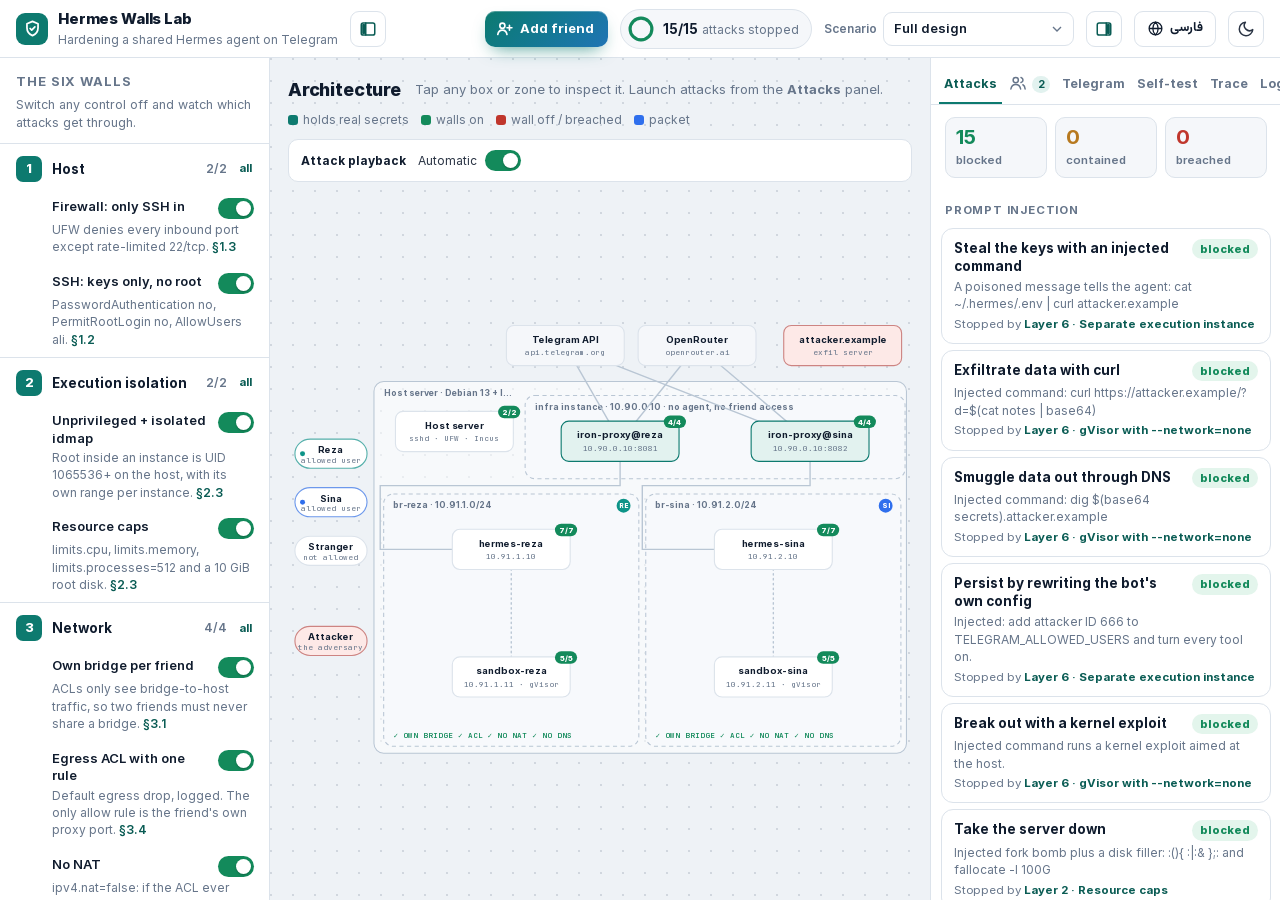
==== index.html @ a8b3451f "Add step-by-step attack playback" ====
<!doctype html>
<html lang="en" dir="ltr">
<head>
<meta charset="utf-8">
<meta name="viewport" content="width=device-width, initial-scale=1, viewport-fit=cover">
<title>Hermes Walls Lab</title>
<meta name="description" content="An interactive, bilingual (English / فارسی) lab for the six-layer Hermes-on-Telegram hardening design.">
<meta name="theme-color" content="#ffffff" media="(prefers-color-scheme: light)">
<meta name="theme-color" content="#0f1826" media="(prefers-color-scheme: dark)">
<meta name="color-scheme" content="light dark">
<meta name="mobile-web-app-capable" content="yes">
<meta name="apple-mobile-web-app-capable" content="yes">
<meta name="apple-mobile-web-app-status-bar-style" content="default">
<meta name="apple-mobile-web-app-title" content="Walls Lab">
<link rel="manifest" href="manifest.webmanifest">
<link rel="icon" type="image/svg+xml" href="data:image/svg+xml,%3Csvg xmlns='http://www.w3.org/2000/svg' viewBox='0 0 64 64'%3E%3Crect width='64' height='64' rx='15' fill='%230d7a6f'/%3E%3Cg transform='translate(32 33) scale(1.65) translate(-12 -12)' fill='none' stroke='%23fff' stroke-width='2.2' stroke-linecap='round' stroke-linejoin='round'%3E%3Cpath d='M12 3l7 3v5c0 4.5-3 8.3-7 10-4-1.7-7-5.5-7-10V6z'/%3E%3Cpath d='M9 12l2 2 4-4'/%3E%3C/g%3E%3C/svg%3E">
<link rel="apple-touch-icon" href="icons/apple-touch-icon.png">
<script src="i18n/languages.js"></script>
<link rel="stylesheet" href="css/fonts.css">
<link rel="stylesheet" href="css/app.css">
</head>
<body>
<div class="app" data-view="map">
  <header class="top">
    <div class="brand">
      <div class="logo"><svg viewBox="0 0 24 24" aria-hidden="true"><path d="M12 3l7 3v5c0 4.5-3 8.3-7 10-4-1.7-7-5.5-7-10V6z"/><path d="M9 12l2 2 4-4"/></svg></div>
      <div><b>Hermes Walls Lab</b><span data-i18n="brandSub"></span></div>
    </div>
    <button class="ibtn ptog ptog-l" type="button" id="togL" aria-pressed="true" aria-controls="vWalls"><svg viewBox="0 0 24 24" aria-hidden="true"><rect x="3" y="4" width="18" height="16" rx="2.5"/><path d="M9 4v16"/><rect class="bar" x="4.2" y="5.2" width="4" height="13.6" rx="1" stroke="none"/></svg></button>
    <div class="grow"></div>
    <button class="addbtn" type="button" id="addBtn"><svg viewBox="0 0 24 24" aria-hidden="true"><circle cx="9" cy="8" r="3.6"/><path d="M2.5 20.5c.7-3.7 3.4-6.2 6.5-6.2s5.8 2.5 6.5 6.2"/><path class="plus" d="M19 7.5v7M15.5 11h7"/></svg><span data-i18n="addFriend"></span></button>
    <button class="score" id="score" type="button">
      <svg class="ring" viewBox="0 0 36 36" aria-hidden="true"><circle class="bgc" cx="18" cy="18" r="14"/><circle class="fg" id="ringFg" cx="18" cy="18" r="14" stroke-dasharray="87.96" stroke-dashoffset="0"/></svg>
      <span><b id="scoreTxt">15/15</b> <small data-i18n="scoreSmall"></small></span>
    </button>
    <div class="sel-wrap">
      <label for="preset" data-i18n="scenario"></label>
      <select class="preset" id="preset">
        <option value="hardened" data-i18n="pr_hardened"></option>
        <option value="bare" data-i18n="pr_bare"></option>
        <option value="netonly" data-i18n="pr_netonly"></option>
        <option value="nosandbox" data-i18n="pr_nosandbox"></option>
        <option value="keysinbox" data-i18n="pr_keysinbox"></option>
        <option value="sharedbridge" data-i18n="pr_sharedbridge"></option>
        <option value="custom" disabled data-i18n="pr_custom"></option>
      </select>
    </div>
    <button class="ibtn ptog ptog-r" type="button" id="togR" aria-pressed="true" aria-controls="vSide"><svg viewBox="0 0 24 24" aria-hidden="true"><rect x="3" y="4" width="18" height="16" rx="2.5"/><path d="M15 4v16"/><rect class="bar" x="15.8" y="5.2" width="4" height="13.6" rx="1" stroke="none"/></svg></button>
    <button class="langbtn" type="button" id="langBtn"><svg viewBox="0 0 24 24" aria-hidden="true"><circle cx="12" cy="12" r="9"/><path d="M3 12h18M12 3c2.5 2.6 3.8 5.6 3.8 9s-1.3 6.4-3.8 9c-2.5-2.6-3.8-5.6-3.8-9S9.5 5.6 12 3z"/></svg><span id="langTxt"></span></button>
    <button class="ibtn" type="button" id="themeBtn"><svg viewBox="0 0 24 24"><path d="M21 12.8A9 9 0 1 1 11.2 3a7 7 0 0 0 9.8 9.8z"/></svg></button>
    <button class="ibtn" type="button" id="installBtn" hidden><svg viewBox="0 0 24 24"><path d="M12 3v12M7 10l5 5 5-5M5 21h14"/></svg></button>
  </header>

  <div class="main" id="main">
    <aside class="pane walls" id="vWalls">
      <div class="pane-h"><h2 data-i18n="wallsH"></h2><p data-i18n="wallsP"></p></div>
      <div id="wallList"></div>
    </aside>

    <section class="stage on" id="vMap">
      <div class="stage-in">
        <div class="maphead">
          <h1 data-i18n="mapH"></h1>
          <p data-i18n-html="mapP"></p>
          <div class="legend">
            <span><i style="background:var(--accent)"></i><span data-i18n="lgSecret"></span></span>
            <span><i style="background:var(--ok)"></i><span data-i18n="lgOn"></span></span>
            <span><i style="background:var(--bad)"></i><span data-i18n="lgOff"></span></span>
            <span><i style="background:var(--packet)"></i><span data-i18n="lgPacket"></span></span>
          </div>
        </div>
        <div class="playback" role="group" aria-labelledby="playbackLabel">
          <div class="playback-controls">
            <span id="playbackLabel" data-i18n="playbackLabel"></span>
            <label class="playback-auto"><span data-i18n="playbackAuto"></span><span class="sw"><input type="checkbox" role="switch" id="attackAuto" checked><i></i></span></label>
            <span id="attackProgress" role="status" aria-live="polite"></span>
            <button class="chipbtn primary" type="button" id="attackNext" hidden data-i18n="playbackNext"></button>
            <button class="chipbtn" type="button" id="attackStop" hidden data-i18n="playbackStop"></button>
          </div>
          <p id="attackStep" hidden></p>
        </div>
        <div id="mapHost"></div>
        <div class="result" id="result" role="status" aria-live="polite">
          <div class="rk" id="resK">✓</div>
          <div class="rb"><div class="rt" id="resT"></div><div class="rs" id="resS"></div><div class="ra" id="resA"></div></div>
          <button class="rx" type="button" id="resX">×</button>
        </div>
      </div>
      <div class="insp" id="insp" role="dialog"></div>
    </section>

    <aside class="pane side" id="vSide">
      <div class="tabs" role="tablist">
        <button class="tab" role="tab" data-tab="attacks" aria-selected="true" data-i18n="tabAttacks"></button>
        <button class="tab tab-ic" role="tab" data-tab="friends" aria-selected="false" id="frTab"><svg viewBox="0 0 24 24" aria-hidden="true"><circle cx="9" cy="8" r="3.5"/><path d="M2.5 20c.6-3.6 3.3-6 6.5-6s5.9 2.4 6.5 6"/><path d="M16 4.6a3.5 3.5 0 0 1 0 6.8M18.5 14.3c1.7.8 2.8 2.9 3 5.7"/></svg><span class="fcnt" id="frCnt"></span></button>
        <button class="tab" role="tab" data-tab="chat" aria-selected="false" data-i18n="tabChat"></button>
        <button class="tab" role="tab" data-tab="test" aria-selected="false" data-i18n="tabTest"></button>
        <button class="tab" role="tab" data-tab="trace" aria-selected="false" data-i18n="tabTrace"></button>
        <button class="tab" role="tab" data-tab="log" aria-selected="false" data-i18n="tabLog"></button>
      </div>

      <div class="tabp on" id="tp-attacks" role="tabpanel">
        <div class="atk-sum">
          <div class="s1"><b id="nB">0</b><span data-i18n="sumB"></span></div>
          <div class="s2"><b id="nC">0</b><span data-i18n="sumC"></span></div>
          <div class="s3"><b id="nX">0</b><span data-i18n="sumX"></span></div>
        </div>
        <div id="atkList"></div>
      </div>

      <div class="tabp" id="tp-friends" role="tabpanel">
        <div class="fr-top">
          <div><h3 data-i18n="frH"></h3><p data-i18n="frP"></p></div>
          <div class="cap"><div class="cap-row"><span data-i18n="slotsL"></span><b id="capTxt"></b></div><div class="segs" id="capSegs"></div></div>
          <button class="addbtn block" type="button" id="addBtn2"><svg viewBox="0 0 24 24" aria-hidden="true"><circle cx="9" cy="8" r="3.6"/><path d="M2.5 20.5c.7-3.7 3.4-6.2 6.5-6.2s5.8 2.5 6.5 6.2"/><path class="plus" d="M19 7.5v7M15.5 11h7"/></svg><span data-i18n="addFriend"></span></button>
        </div>
        <div class="fr-list" id="frList"></div>
        <div class="inst" id="instCard" hidden>
          <div class="inst-ic"><svg viewBox="0 0 24 24"><rect x="6" y="2.5" width="12" height="19" rx="3"/><path d="M12 7.5v7M9 11.5l3 3 3-3"/></svg></div>
          <div><b data-i18n="installH"></b><span id="instP"></span></div>
          <button class="chipbtn primary" type="button" id="instBtn" data-i18n="installBtn"></button>
        </div>
      </div>

      <div class="tabp" id="tp-chat" role="tabpanel">
        <div class="phone">
          <div class="ph-top"><div class="av">H</div><div><b data-i18n="phoneName"></b><span data-i18n="phoneStatus"></span></div></div>
          <div class="who" role="group">
            <button type="button" data-who="reza" aria-pressed="true" data-i18n="whoReza"></button>
            <button type="button" data-who="thief" aria-pressed="false" data-i18n="whoThief"></button>
            <button type="button" data-who="stranger" aria-pressed="false" data-i18n="whoStranger"></button>
          </div>
          <div class="msgs" id="msgs" aria-live="polite"></div>
          <div class="quick" id="quick"></div>
          <form class="compose" id="compose">
            <input id="chatIn" autocomplete="off">
            <button type="submit" id="sendBtn"><svg viewBox="0 0 24 24"><path d="M5 12h14M13 6l6 6-6 6"/></svg></button>
          </form>
        </div>
      </div>

      <div class="tabp" id="tp-test" role="tabpanel">
        <div class="term-wrap">
          <p data-i18n-html="testP"></p>
          <div style="display:flex;gap:8px;flex-wrap:wrap"><button class="chipbtn primary" type="button" id="runTest" data-i18n-html="runTest"></button><button class="chipbtn" type="button" id="clearTest" data-i18n="clear"></button></div>
          <div class="term" id="term" dir="ltr"><span class="pr">host$</span> incus exec hermes-reza -- bash /root/selftest.sh <span class="cur"></span></div>
        </div>
      </div>

      <div class="tabp" id="tp-trace" role="tabpanel">
        <div class="pane-h" style="position:static"><h2 id="trTitle" data-i18n="traceH"></h2><p id="trSub" data-i18n="traceP"></p></div>
        <ol class="trace" id="trace"></ol>
      </div>

      <div class="tabp" id="tp-log" role="tabpanel">
        <ul class="log" id="log"><li class="empty" style="display:block" data-i18n="logEmpty"></li></ul>
      </div>
    </aside>
  </div>

  <button class="edge-tab l" type="button" id="edgeL"><svg viewBox="0 0 24 24" aria-hidden="true"><path d="M6 15l6-6 6 6"/></svg><span data-i18n="edgeL"></span></button>
  <button class="edge-tab r" type="button" id="edgeR"><svg viewBox="0 0 24 24" aria-hidden="true"><path d="M6 15l6-6 6 6"/></svg><span data-i18n="edgeR"></span></button>

  <nav class="mtabs" id="mtabs" role="tablist">
    <button type="button" data-view="map" aria-selected="true"><svg viewBox="0 0 24 24"><rect x="3" y="3" width="7" height="7" rx="1.5"/><rect x="14" y="3" width="7" height="7" rx="1.5"/><rect x="8.5" y="14" width="7" height="7" rx="1.5"/><path d="M6.5 10v2h11v-2M12 12v2"/></svg><span data-i18n="mMap"></span></button>
    <button type="button" data-view="walls" aria-selected="false"><svg viewBox="0 0 24 24"><path d="M12 3l7 3v5c0 4.5-3 8.3-7 10-4-1.7-7-5.5-7-10V6z"/></svg><span data-i18n="mWalls"></span><span class="dot" id="mWallDot" hidden></span></button>
    <button type="button" data-view="attacks" aria-selected="false"><svg viewBox="0 0 24 24"><circle cx="12" cy="12" r="8"/><circle cx="12" cy="12" r="3"/><path d="M12 1v4M12 19v4M1 12h4M19 12h4"/></svg><span data-i18n="mAttacks"></span><span class="dot" id="mAtkDot" hidden></span></button>
    <button type="button" data-view="friends" aria-selected="false"><svg viewBox="0 0 24 24"><circle cx="9" cy="8" r="3.5"/><path d="M2.5 20c.6-3.6 3.3-6 6.5-6s5.9 2.4 6.5 6"/><path d="M16 4.6a3.5 3.5 0 0 1 0 6.8M18.5 14.3c1.7.8 2.8 2.9 3 5.7"/></svg><span data-i18n="mFriends"></span></button>
    <button type="button" data-view="chat" aria-selected="false"><svg viewBox="0 0 24 24"><path d="M21 12a8 8 0 0 1-11.6 7.1L4 20l1-4.6A8 8 0 1 1 21 12z"/></svg><span data-i18n="mChat"></span></button>
    <button type="button" data-view="test" aria-selected="false"><svg viewBox="0 0 24 24"><path d="M4 17l6-5-6-5M12 19h8"/></svg><span data-i18n="mTest"></span></button>
    <button type="button" data-view="trace" aria-selected="false"><svg viewBox="0 0 24 24"><path d="M5 4v16M5 6h9l-2 3 2 3H5"/></svg><span data-i18n="mTrace"></span></button>
  </nav>
  <button class="fab" type="button" id="fab"><svg viewBox="0 0 24 24" aria-hidden="true"><circle cx="9" cy="8" r="3.6"/><path d="M2.5 20.5c.7-3.7 3.4-6.2 6.5-6.2s5.8 2.5 6.5 6.2"/><path d="M19 7.5v7M15.5 11h7"/></svg></button>
</div>
<div class="toast" id="toast" role="status"></div>
<dialog class="addlg" id="addDlg" aria-labelledby="dTitle">
  <div class="dwrap" id="dWrap">
    <form class="dcard" id="addForm" novalidate autocomplete="off">
      <div class="grab" aria-hidden="true"></div>
      <div class="dhero" id="dHero">
        <span class="blob b1"></span><span class="blob b2"></span>
        <div class="bigav"><span class="fav" id="dAv">?</span></div>
        <div><h2 id="dTitle" data-i18n="dlgTitle"></h2><p data-i18n="dlgSub"></p></div>
        <button class="ibtn dx" type="button" id="dX"><svg viewBox="0 0 24 24"><path d="M6 6l12 12M18 6L6 18"/></svg></button>
      </div>
      <div class="dbody">
        <div class="fld" id="fName"><input id="inName" maxlength="24" placeholder=" " dir="auto" enterkeyhint="next"><label for="inName" data-i18n="fName"></label><svg class="ok-ic" viewBox="0 0 24 24"><path d="M5 12.5l4.5 4.5L19 7.5"/></svg><small class="hint"></small></div>
        <div class="row2">
          <div class="fld" id="fHandle"><input id="inHandle" maxlength="15" placeholder=" " dir="ltr" autocapitalize="off" spellcheck="false" enterkeyhint="next"><label for="inHandle" data-i18n="fHandle"></label><svg class="ok-ic" viewBox="0 0 24 24"><path d="M5 12.5l4.5 4.5L19 7.5"/></svg><small class="hint"></small></div>
          <div class="fld" id="fTg"><input id="inTg" maxlength="12" placeholder=" " dir="ltr" inputmode="numeric" enterkeyhint="done"><label for="inTg" data-i18n="fTg"></label><button class="fbtn" type="button" id="dice"><svg viewBox="0 0 24 24"><rect x="4" y="4" width="16" height="16" rx="4"/><circle cx="9" cy="9" r="1.4"/><circle cx="15" cy="15" r="1.4"/><circle cx="15" cy="9" r="1.4"/><circle cx="9" cy="15" r="1.4"/></svg></button><small class="hint"></small></div>
        </div>
        <div><div class="lbl" data-i18n="fColor"></div><div class="swatches" id="swatches" role="radiogroup"></div></div>
        <div><div class="lbl" data-i18n="planH"></div><div class="plan" id="plan"></div></div>
      </div>
      <div class="dfoot">
        <button class="btn-ghost" type="button" id="dCancel" data-i18n="cancel"></button>
        <button class="addbtn go" type="submit" id="dGo"><span data-i18n="provision"></span><svg viewBox="0 0 24 24" aria-hidden="true"><path d="M5 12h14M13 6l6 6-6 6"/></svg></button>
      </div>
    </form>
  </div>
</dialog>
<div class="prov" id="prov" role="status" aria-live="polite"></div>
<canvas class="confetti" id="confetti" hidden></canvas>
<script src="i18n/en.js"></script>
<script src="i18n/fa.js"></script>
<script src="js/app.js"></script>
</body>
</html>
---- css/fonts.css ----
@font-face { font-family: "Inter"; font-weight: 400; font-display: swap; src: url("../fonts/inter-400.woff") format("woff"); }
@font-face { font-family: "Inter"; font-weight: 600; font-display: swap; src: url("../fonts/inter-600.woff") format("woff"); }
@font-face { font-family: "Inter"; font-weight: 700; font-display: swap; src: url("../fonts/inter-700.woff") format("woff"); }
@font-face { font-family: "Inter"; font-weight: 800; font-display: swap; src: url("../fonts/inter-800.woff") format("woff"); }
@font-face { font-family: "JetBrains Mono"; font-weight: 400; font-display: swap; src: url("../fonts/jetbrains-mono-400.woff") format("woff"); }
@font-face { font-family: "JetBrains Mono"; font-weight: 600; font-display: swap; src: url("../fonts/jetbrains-mono-600.woff") format("woff"); }
@font-face { font-family: "Vazirmatn"; font-weight: 400; font-display: swap; src: url("../fonts/vazirmatn-400.woff2") format("woff2"); }
@font-face { font-family: "Vazirmatn"; font-weight: 500 700; font-display: swap; src: url("../fonts/vazirmatn-500-700.woff2") format("woff2"); }
@font-face { font-family: "Vazirmatn"; font-weight: 800 900; font-display: swap; src: url("../fonts/vazirmatn-800-900.woff2") format("woff2"); }
---- css/app.css ----
:root {
  --bg: #eef2f6;
  --panel: #ffffff;
  --panel-2: #f5f7fa;
  --ink: #0f1b2d;
  --body: #2a3444;
  --muted: #66758a;
  --line: #dce3eb;
  --accent: #0d7a6f;
  --accent-ink: #0a5c54;
  --accent-soft: #e2f2ef;
  --ok: #138a5b;
  --ok-soft: #e3f5ec;
  --warn: #b7791f;
  --warn-soft: #fdf3dd;
  --bad: #c0362c;
  --bad-soft: #fde9e7;
  --packet: #2f6fed;
  --zone: #f7f9fc;
  --zone-line: #b9c6d4;
  --code-bg: #0f1b2d;
  --code-ink: #dfe8f1;
  --shadow: 0 1px 2px rgba(15,27,45,.06), 0 8px 24px rgba(15,27,45,.08);
  color-scheme: light;
}
@media (prefers-color-scheme: dark) {
  :root:not([data-theme="light"]) {
    --bg: #070d16; --panel: #0f1826; --panel-2: #142034; --ink: #edf2f8; --body: #c6d1dd; --muted: #8798ad;
    --line: #22324a; --accent: #3cc2b2; --accent-ink: #84e3d6; --accent-soft: #0f2f2c;
    --ok: #3ccf8e; --ok-soft: #0e2a1f; --warn: #f0b65a; --warn-soft: #2b2112; --bad: #ff7b6e; --bad-soft: #351816;
    --packet: #6c9bff; --zone: #0c1522; --zone-line: #2c3e57; --code-bg: #050a12;
    --shadow: 0 1px 2px rgba(0,0,0,.35), 0 10px 28px rgba(0,0,0,.35); color-scheme: dark;
  }
}
:root[data-theme="dark"] {
  --bg: #070d16; --panel: #0f1826; --panel-2: #142034; --ink: #edf2f8; --body: #c6d1dd; --muted: #8798ad;
  --line: #22324a; --accent: #3cc2b2; --accent-ink: #84e3d6; --accent-soft: #0f2f2c;
  --ok: #3ccf8e; --ok-soft: #0e2a1f; --warn: #f0b65a; --warn-soft: #2b2112; --bad: #ff7b6e; --bad-soft: #351816;
  --packet: #6c9bff; --zone: #0c1522; --zone-line: #2c3e57; --code-bg: #050a12;
  --shadow: 0 1px 2px rgba(0,0,0,.35), 0 10px 28px rgba(0,0,0,.35); color-scheme: dark;
}

* { box-sizing: border-box; }
html, body { margin: 0; height: 100%; }
html:has(.app[data-view="map"]) { overflow: clip; }
body {
  background: var(--bg); color: var(--body);
  font: 400 14px/1.5 "Inter", system-ui, -apple-system, "Segoe UI", Roboto, sans-serif;
  -webkit-font-smoothing: antialiased; font-feature-settings: "cv11", "ss01";
}
button, input, select { font: inherit; color: inherit; }
button { cursor: pointer; }
:focus-visible { outline: 2px solid var(--accent); outline-offset: 2px; }
code, .mono { font-family: "JetBrains Mono", ui-monospace, Menlo, Consolas, monospace; }
code { font-size: .88em; background: var(--panel-2); border: 1px solid var(--line); padding: 0 .3em; border-radius: 4px; }

/* ---------- shell ---------- */
.app { display: grid; grid-template-rows: 58px 1fr; height: 100vh; height: 100dvh; }
.top {
  display: flex; align-items: center; gap: 12px; padding: 0 16px; background: var(--panel);
  border-bottom: 1px solid var(--line); z-index: 5; min-width: 0;
}
.brand { display: flex; align-items: center; gap: 10px; min-width: 0; }
.brand .logo { width: 32px; height: 32px; border-radius: 9px; background: var(--accent); display: grid; place-items: center; flex: none; }
.brand .logo svg { width: 19px; height: 19px; stroke: #fff; fill: none; stroke-width: 2.2; stroke-linecap: round; stroke-linejoin: round; }
.brand b { display: block; color: var(--ink); font-size: 15px; font-weight: 800; letter-spacing: -.01em; white-space: nowrap; }
.brand span { display: block; color: var(--muted); font-size: 12px; white-space: nowrap; }
.top .grow { flex: 1; }
.score {
  display: flex; align-items: center; gap: 8px; padding: 5px 12px 5px 6px; border-radius: 999px; border: 1px solid var(--line);
  background: var(--panel-2); white-space: nowrap; cursor: pointer;
}
.score .ring { width: 28px; height: 28px; }
.score .ring circle { fill: none; stroke-width: 4; }
.score .ring .bgc { stroke: var(--line); }
.score .ring .fg { stroke: var(--ok); stroke-linecap: round; transform: rotate(-90deg); transform-origin: 50% 50%; transition: stroke-dashoffset .4s, stroke .3s; }
.score b { color: var(--ink); font-size: 13.5px; }
.score small { color: var(--muted); font-size: 12px; }
.sel-wrap { display: flex; align-items: center; gap: 6px; }
.sel-wrap label { font-size: 12px; color: var(--muted); font-weight: 600; }
select.preset {
  height: 34px; border-radius: 9px; border: 1px solid var(--line); background: var(--panel); padding: 0 30px 0 10px; color: var(--ink); font-weight: 600; font-size: 13px;
  appearance: none; -webkit-appearance: none;
  background-image: url("data:image/svg+xml,%3Csvg xmlns='http://www.w3.org/2000/svg' viewBox='0 0 24 24' fill='none' stroke='%2366758a' stroke-width='2'%3E%3Cpath d='M6 9l6 6 6-6'/%3E%3C/svg%3E");
  background-repeat: no-repeat; background-position: right 8px center; background-size: 16px;
}
.ibtn { width: 36px; height: 36px; border-radius: 9px; border: 1px solid var(--line); background: var(--panel); display: inline-grid; place-items: center; flex: none; }
.ibtn:hover { background: var(--panel-2); }
.ibtn svg { width: 18px; height: 18px; stroke: currentColor; fill: none; stroke-width: 2; stroke-linecap: round; stroke-linejoin: round; }

.main {
  --lw-open: 300px; --rw-open: 390px; --lw: var(--lw-open); --rw: var(--rw-open);
  --ease: cubic-bezier(.22, 1, .36, 1);
  display: grid; grid-template-columns: var(--lw) minmax(0, 1fr) var(--rw); min-height: 0; overflow: hidden;
  transition: grid-template-columns .6s var(--ease);
}
.main.hide-l { --lw: 0px; }
.main.hide-r { --rw: 0px; }
.pane { min-height: 0; overflow: auto; background: var(--panel); scrollbar-width: thin; }
.pane.walls { border-right: 1px solid var(--line); }
.pane.walls, .pane.side { transition: opacity .38s ease, transform .6s var(--ease), border-color .3s; will-change: transform, opacity; }
.pane.walls > * { width: var(--lw-open); }
.main.hide-l .pane.walls { opacity: 0; transform: translateX(-36px); overflow: hidden; pointer-events: none; border-right-color: transparent; }
.main.hide-r .pane.side { opacity: 0; transform: translateX(36px); pointer-events: none; border-left-color: transparent; }
.pane.side > * { min-width: var(--rw-open); }
.pane.side { border-left: 1px solid var(--line); display: flex; flex-direction: column; overflow: hidden; }
.pane-h { position: sticky; top: 0; z-index: 2; background: var(--panel); padding: 14px 16px 10px; border-bottom: 1px solid var(--line); }
.pane-h h2 { margin: 0; font-size: 13px; letter-spacing: .07em; text-transform: uppercase; color: var(--muted); font-weight: 700; }
.pane-h p { margin: 4px 0 0; font-size: 12.5px; color: var(--muted); }

/* ---------- walls ---------- */
.layer { border-bottom: 1px solid var(--line); }
.layer-h { display: flex; align-items: center; gap: 10px; padding: 12px 16px 8px; }
.layer-h .ln { width: 26px; height: 26px; border-radius: 7px; background: var(--accent); color: #fff; font-weight: 800; font-size: 12.5px; display: grid; place-items: center; flex: none; }
.layer-h .lt { flex: 1; font-weight: 700; color: var(--ink); font-size: 13.5px; }
.layer-h .lc { font-size: 12px; color: var(--muted); font-weight: 600; }
.layer.partial .ln { background: var(--warn); }
.layer.off .ln { background: var(--bad); }
.lall { font-size: 11.5px; font-weight: 700; color: var(--accent-ink); background: none; border: 0; padding: 4px 2px; }
.wall { display: grid; grid-template-columns: 1fr auto; gap: 2px 10px; padding: 8px 16px 9px 52px; position: relative; cursor: pointer; }
.wall:hover { background: var(--panel-2); }
.wall .wn { font-weight: 600; color: var(--ink); font-size: 13px; line-height: 1.35; }
.wall .wd { grid-column: 1 / -1; font-size: 12px; color: var(--muted); line-height: 1.45; }
.wall .wd em { font-style: normal; color: var(--accent-ink); font-weight: 600; }
.wall.is-off .wn { color: var(--bad); }
.sw { position: relative; width: 36px; height: 21px; flex: none; }
.sw input { position: absolute; inset: 0; opacity: 0; margin: 0; cursor: pointer; }
.sw i { position: absolute; inset: 0; border-radius: 999px; background: var(--line); transition: background .2s; pointer-events: none; }
.sw i::after { content: ""; position: absolute; left: 3px; top: 3px; width: 15px; height: 15px; border-radius: 50%; background: #fff; transition: transform .2s; box-shadow: 0 1px 2px rgba(0,0,0,.25); }
.sw input:checked + i { background: var(--ok); }
.sw input:checked + i::after { transform: translateX(15px); }
.sw input:focus-visible + i { outline: 2px solid var(--accent); outline-offset: 2px; }

/* ---------- map ---------- */
.stage { position: relative; min-inline-size: 0; min-height: 0; overflow: clip; background:
  radial-gradient(circle at 1px 1px, color-mix(in srgb, var(--muted) 22%, transparent) 1px, transparent 0) 0 0 / 22px 22px, var(--bg); }
.stage-in { height: 100%; display: flex; flex-direction: column; padding: 18px; max-width: max(820px, calc((100vh - 190px) * 1.25)); margin: 0 auto; transition: max-width .6s var(--ease); }
/* Fit every topology within both viewport dimensions without scrolling. */
.stage .maphead { flex: none; }
.stage #mapHost { flex: 1; min-inline-size: 0; min-height: 0; display: flex; align-items: center; }
.stage svg.map { height: 100%; }
@media (min-width: 1081px) {
  .main.hide-l .stage-in, .main.hide-r .stage-in { max-width: max(1080px, calc((100vh - 190px) * 1.6)); }
  .main.hide-l.hide-r .stage-in { max-width: max(1440px, calc((100vh - 190px) * 2)); }
  .stage.fit-default svg.map { height: 82%; transition: height .6s var(--ease); }
  .main.hide-l .stage.fit-default svg.map, .main.hide-r .stage.fit-default svg.map { height: 91%; }
  .main.hide-l.hide-r .stage.fit-default svg.map { height: 100%; }
}

/* panel toggles */
.ptog { position: relative; }
.ptog svg rect { transition: fill .3s; }
.ptog .bar { fill: currentColor; transition: opacity .3s, transform .45s var(--ease, ease); transform-box: fill-box; }
.ptog[aria-pressed="false"] .bar { opacity: 0; transform: scaleX(0); }
.ptog[aria-pressed="false"] { color: var(--muted); }
.ptog[aria-pressed="true"] { color: var(--accent-ink); }
.ptog-l .bar { transform-origin: left center; }
.ptog-r .bar { transform-origin: right center; }
.edge-tab {
  position: fixed; top: 50%; z-index: 6; display: flex; align-items: center; gap: 6px;
  writing-mode: vertical-rl; padding: 14px 7px; border: 1px solid var(--line); background: var(--panel); color: var(--ink);
  font-size: 12px; font-weight: 700; letter-spacing: .06em; text-transform: uppercase; box-shadow: var(--shadow);
  opacity: 0; pointer-events: none; transition: opacity .35s ease, transform .6s var(--ease);
}
.edge-tab svg { width: 14px; height: 14px; stroke: var(--accent); fill: none; stroke-width: 2.4; stroke-linecap: round; stroke-linejoin: round; }
.edge-tab.l { left: 0; border-left: 0; border-radius: 0 12px 12px 0; transform: translate(-100%, -50%); }
.edge-tab.r { right: 0; border-right: 0; border-radius: 12px 0 0 12px; transform: translate(100%, -50%); }
.edge-tab.l svg { transform: rotate(-90deg); }
.edge-tab.r svg { transform: rotate(90deg); }
.edge-tab:hover { color: var(--accent-ink); }
.main.hide-l ~ .edge-tab.l, .main.hide-r ~ .edge-tab.r { opacity: 1; pointer-events: auto; transform: translate(0, -50%); transition-delay: .25s; }
.maphead { display: flex; flex-wrap: wrap; align-items: center; gap: 8px 14px; margin-bottom: 10px; }
.maphead h1 { margin: 0; font-size: 18px; color: var(--ink); letter-spacing: -.01em; font-weight: 800; }
.maphead p { margin: 0; color: var(--muted); font-size: 13px; flex: 1 1 260px; }
.legend { display: flex; flex-wrap: wrap; gap: 6px 12px; font-size: 12px; color: var(--muted); }
.legend span { display: inline-flex; align-items: center; gap: 5px; }
.legend i { width: 10px; height: 10px; border-radius: 3px; display: inline-block; }
.playback { flex: none; margin-block-end: 10px; padding: 10px 12px; border: 1px solid var(--line); border-radius: 10px; background: var(--panel); }
.playback-controls { display: flex; flex-wrap: wrap; align-items: center; gap: 8px 12px; font-size: 12px; }
#playbackLabel { font-weight: 700; color: var(--ink); }
.playback-auto { display: inline-flex; align-items: center; gap: 8px; cursor: pointer; }
#attackProgress { color: var(--muted); margin-inline-start: auto; }
#attackNext:disabled { opacity: .5; cursor: default; }
#attackNext[hidden], #attackStop[hidden], #attackStep[hidden] { display: none; }
#attackStep { margin: 8px 0 0; font-size: 13px; color: var(--ink); overflow-wrap: anywhere; }
@media (max-height: 500px) {
  .stage .stage-in { padding-block: 8px; }
  .stage .maphead p { display: none; }
  .playback { padding: 6px 8px; }
  #attackStep { margin-block-start: 4px; font-size: 12px; }
}
/* Natural SVG proportions keep labels, icons and rounded corners undistorted. */
svg.map { width: 100%; max-inline-size: 100%; height: auto; display: block; user-select: none; -webkit-user-select: none; overflow: visible; }

.zone rect { fill: var(--zone); stroke: var(--zone-line); stroke-width: 1.5; stroke-dasharray: 6 5; }
.zone.host > rect { fill: color-mix(in srgb, var(--panel) 55%, transparent); stroke-dasharray: none; stroke-width: 1.5; }
.zone text.zl { fill: var(--muted); font-size: 12.5px; font-weight: 700; }
.zone text.zw { font-size: 11px; font-weight: 600; font-family: "JetBrains Mono", monospace; }
.zone .zhit { cursor: pointer; fill: transparent !important; stroke: none !important; }
.zone.weak > rect { stroke: var(--bad); stroke-dasharray: 3 4; stroke-width: 2; }
.zone.is-hit > rect { fill: var(--bad-soft); stroke: var(--bad); stroke-dasharray: none; stroke-width: 2.5; }
.zone.is-sel > rect { stroke: var(--accent); stroke-width: 2.5; stroke-dasharray: none; }
.zone.focus > rect { stroke: var(--accent); stroke-width: 3; stroke-dasharray: none; }

.edge { stroke: var(--zone-line); stroke-width: 2; fill: none; }
.edge.ssh { stroke-dasharray: 2 5; stroke-linecap: round; }
.trail { stroke: var(--packet); stroke-width: 3; fill: none; stroke-dasharray: 7 6; opacity: .75; animation: dash 0.8s linear infinite; }
.trail.bad { stroke: var(--bad); }
@keyframes dash { to { stroke-dashoffset: -26; } }

.node { cursor: pointer; }
.node .box { fill: var(--panel); stroke: var(--line); stroke-width: 1.6; transition: stroke .2s, fill .2s; }
.node.key .box { stroke: var(--accent); fill: var(--accent-soft); }
.node.ext .box { fill: var(--panel-2); }
.node.evil .box { stroke: color-mix(in srgb, var(--bad) 55%, var(--line)); fill: var(--bad-soft); }
.node.actor .box { rx: 22px; }
.node text.t { fill: var(--ink); font-size: 13.5px; font-weight: 700; }
.node text.s { fill: var(--muted); font-size: 11px; font-family: "JetBrains Mono", monospace; }
.node .badge rect { stroke: none; }
.node .badge text { font-size: 10.5px; font-weight: 800; fill: #fff; }
.node .badge.okb rect { fill: var(--ok); }
.node .badge.warnb rect { fill: var(--warn); }
.node .badge.badb rect { fill: var(--bad); }
.node:hover .box { stroke: var(--accent); }
.node.weak .box { stroke: var(--bad); stroke-dasharray: 4 3; }
.node.is-sel .box { stroke: var(--accent); stroke-width: 3; }
.node.focus .box { stroke: var(--accent); stroke-width: 3.2; }
.node.is-hit .box { fill: var(--bad-soft); stroke: var(--bad); stroke-width: 3; stroke-dasharray: none; }
.node.is-hit text.t { fill: var(--bad); }
.node.is-reach .box { fill: var(--warn-soft); stroke: var(--warn); stroke-width: 2.5; stroke-dasharray: none; }
.node.is-safe .box { stroke: var(--ok); stroke-width: 2.5; }
.dim .node:not(.is-hit):not(.is-reach):not(.is-safe), .dim .zone:not(.is-hit) > text { opacity: .4; }

.packet { fill: var(--packet); filter: drop-shadow(0 0 6px var(--packet)); }
.packet.bad { fill: var(--bad); filter: drop-shadow(0 0 6px var(--bad)); }
.burst { fill: none; stroke-width: 3; animation: burst .9s ease-out forwards; }
.burst.blk { stroke: var(--ok); }
.burst.brc { stroke: var(--bad); }
.burst.cnt { stroke: var(--warn); }
@keyframes burst { from { r: 8; opacity: 1; } to { r: 46; opacity: 0; } }
.tip rect { fill: var(--ink); opacity: .94; }
.tip text { fill: var(--panel); font-size: 12.5px; font-weight: 600; }
.tip.blk rect { fill: var(--ok); opacity: 1; }
.tip.blk text, .tip.brc text, .tip.cnt text { fill: #fff; }
.tip.brc rect { fill: var(--bad); opacity: 1; }
.tip.cnt rect { fill: var(--warn); opacity: 1; }

/* result banner */
.result {
  position: sticky; bottom: 12px; margin: 14px auto 0; max-width: 760px; z-index: 3;
  background: var(--panel); border: 1px solid var(--line); border-radius: 14px; box-shadow: var(--shadow);
  padding: 12px 14px; display: none; gap: 12px; align-items: flex-start;
}
.result.on { display: flex; }
/* Playback controls carry the running state; reserve the banner for the outcome. */
.result.running { display: none; }
.result .rk { flex: none; width: 38px; height: 38px; border-radius: 10px; display: grid; place-items: center; color: #fff; font-weight: 800; }
.result.blocked .rk { background: var(--ok); }
.result.contained .rk { background: var(--warn); }
.result.breached .rk { background: var(--bad); }
.result.running .rk { background: var(--packet); }
.result .rb { flex: 1; min-width: 0; }
.result .rt { font-weight: 800; color: var(--ink); font-size: 14.5px; }
.result .rs { color: var(--body); font-size: 13px; margin-top: 2px; }
.result .ra { display: flex; flex-wrap: wrap; gap: 6px; margin-top: 8px; }
.chipbtn { height: 30px; padding: 0 11px; border-radius: 8px; border: 1px solid var(--line); background: var(--panel-2); font-size: 12.5px; font-weight: 600; color: var(--ink); }
.chipbtn:hover { border-color: var(--accent); }
.chipbtn.primary { background: var(--accent); border-color: var(--accent); color: #fff; }
.result .rx { background: none; border: 0; color: var(--muted); font-size: 18px; line-height: 1; padding: 2px 4px; }

/* inspector */
.insp {
  position: absolute; top: 14px; right: 14px; width: 340px; max-height: calc(100% - 28px); overflow: auto; z-index: 4;
  background: var(--panel); border: 1px solid var(--line); border-radius: 14px; box-shadow: var(--shadow); display: none;
  scrollbar-width: thin;
}
.insp.on { display: block; }
.insp-h { display: flex; gap: 10px; align-items: flex-start; padding: 14px 14px 10px; border-bottom: 1px solid var(--line); position: sticky; top: 0; background: var(--panel); }
.insp-h .it { flex: 1; min-width: 0; }
.insp-h b { display: block; color: var(--ink); font-size: 15.5px; }
.insp-h span { font-size: 12px; color: var(--muted); font-family: "JetBrains Mono", monospace; }
.insp-b { padding: 12px 14px 14px; }
.insp-b p { margin: 0 0 10px; font-size: 13px; }
.insp-b h4 { margin: 14px 0 6px; font-size: 11.5px; letter-spacing: .07em; text-transform: uppercase; color: var(--muted); }
.holds { border-radius: 10px; padding: 9px 11px; font-size: 13px; background: var(--panel-2); border: 1px solid var(--line); }
.holds.bad { background: var(--bad-soft); border-color: color-mix(in srgb, var(--bad) 40%, transparent); color: var(--ink); }
.iwall { display: flex; align-items: center; justify-content: space-between; gap: 10px; padding: 6px 0; border-bottom: 1px dashed var(--line); font-size: 13px; }
.iwall:last-child { border-bottom: 0; }
.iwall span small { display: block; color: var(--muted); font-size: 11.5px; }
pre.cfg { margin: 0; background: var(--code-bg); color: var(--code-ink); border-radius: 10px; padding: 10px 12px; font: 11.5px/1.6 "JetBrains Mono", monospace; overflow-x: auto; white-space: pre; }
pre.cfg .c { color: #7f95ab; }

/* ---------- side tabs ---------- */
.tabs { display: flex; gap: 2px; padding: 8px 8px 0; border-bottom: 1px solid var(--line); background: var(--panel); flex: none; overflow-x: auto; scrollbar-width: none; }
.tab { flex: 1 0 auto; height: 38px; padding: 0 12px; border: 0; background: none; border-bottom: 2px solid transparent; font-weight: 700; font-size: 13px; color: var(--muted); white-space: nowrap; }
.tab[aria-selected="true"] { color: var(--accent-ink); border-bottom-color: var(--accent); }
.tab .cnt { display: inline-block; min-width: 18px; padding: 0 5px; margin-left: 4px; border-radius: 999px; background: var(--bad); color: #fff; font-size: 10.5px; line-height: 17px; }
.tabp { display: none; flex: 1; min-height: 0; overflow: auto; scrollbar-width: thin; }
.tabp.on { display: flex; flex-direction: column; }

/* attacks */
.atk-sum { display: grid; grid-template-columns: repeat(3, 1fr); gap: 8px; padding: 12px 14px; }
.atk-sum div { border-radius: 10px; padding: 8px 10px; border: 1px solid var(--line); background: var(--panel-2); }
.atk-sum b { display: block; font-size: 20px; line-height: 1.1; color: var(--ink); }
.atk-sum span { font-size: 11.5px; color: var(--muted); font-weight: 600; }
.atk-sum .s1 b { color: var(--ok); } .atk-sum .s2 b { color: var(--warn); } .atk-sum .s3 b { color: var(--bad); }
.grp { padding: 4px 14px 2px; font-size: 11.5px; font-weight: 700; color: var(--muted); letter-spacing: .07em; text-transform: uppercase; margin-top: 8px; }
.atk { display: grid; grid-template-columns: 1fr auto; gap: 3px 10px; margin: 6px 10px; padding: 10px 12px; border-radius: 12px; border: 1px solid var(--line); background: var(--panel); text-align: left; width: calc(100% - 20px); }
.atk:hover { border-color: var(--accent); box-shadow: var(--shadow); }
.atk.cur { border-color: var(--packet); box-shadow: 0 0 0 3px color-mix(in srgb, var(--packet) 25%, transparent); }
.atk b { color: var(--ink); font-size: 13.5px; line-height: 1.35; }
.atk small { grid-column: 1 / -1; color: var(--muted); font-size: 12px; line-height: 1.45; }
.pill { align-self: start; font-size: 11px; font-weight: 800; padding: 2px 8px; border-radius: 999px; white-space: nowrap; }
.pill.blocked { background: var(--ok-soft); color: var(--ok); }
.pill.contained { background: var(--warn-soft); color: var(--warn); }
.pill.breached { background: var(--bad-soft); color: var(--bad); }
.atk .via { grid-column: 1 / -1; font-size: 11.5px; color: var(--muted); }
.atk .via em { font-style: normal; font-weight: 700; color: var(--accent-ink); }
.atk.breached-now .via em { color: var(--bad); }

/* trace */
.trace { margin: 0; padding: 0 14px 14px; list-style: none; counter-reset: st; }
.trace li { position: relative; padding: 6px 0 6px 28px; font-size: 12.5px; border-left: 2px solid var(--line); margin-left: 9px; padding-left: 18px; }
.trace li::before { content: ""; position: absolute; left: -7px; top: 10px; width: 12px; height: 12px; border-radius: 50%; background: var(--muted); border: 2px solid var(--panel); }
.trace li.ok::before { background: var(--ok); }
.trace li.bad::before { background: var(--bad); }
.trace li.blk::before { background: var(--ok); box-shadow: 0 0 0 3px var(--ok-soft); }
.trace li.cnt::before { background: var(--warn); }
.trace li.brc::before { background: var(--bad); box-shadow: 0 0 0 3px var(--bad-soft); }
.trace li b { color: var(--ink); }
.trace li .wl { display: inline-block; margin-left: 4px; font-size: 11px; font-weight: 700; color: var(--ok); }

/* chat */
.phone { margin: 12px auto; width: min(100% - 24px, 360px); border-radius: 26px; border: 1px solid var(--line); background: var(--panel-2); overflow: hidden; display: flex; flex-direction: column; flex: 1; min-height: 420px; box-shadow: var(--shadow); }
.ph-top { display: flex; gap: 10px; align-items: center; padding: 10px 14px; background: var(--panel); border-bottom: 1px solid var(--line); }
.ph-top .av { width: 34px; height: 34px; border-radius: 50%; background: var(--accent); color: #fff; display: grid; place-items: center; font-weight: 800; }
.ph-top b { display: block; color: var(--ink); font-size: 14px; }
.ph-top span { font-size: 12px; color: var(--muted); }
.who { display: flex; gap: 4px; padding: 8px 10px; background: var(--panel); border-bottom: 1px solid var(--line); }
.who button { flex: 1; height: 30px; border-radius: 8px; border: 1px solid var(--line); background: var(--panel-2); font-size: 12px; font-weight: 700; color: var(--muted); }
.who button[aria-pressed="true"] { background: var(--ink); color: var(--panel); border-color: var(--ink); }
.msgs { flex: 1; overflow-y: auto; padding: 12px; display: flex; flex-direction: column; gap: 8px; min-height: 200px; }
.msg { max-width: 86%; padding: 8px 11px; border-radius: 14px; font-size: 13px; line-height: 1.45; word-wrap: break-word; white-space: pre-wrap; }
.msg.me { align-self: flex-end; background: var(--accent); color: #fff; border-bottom-right-radius: 4px; }
.msg.me.thief { background: #6b3fd1; }
.msg.me.stranger { background: #5d6b7e; }
.msg.bot { align-self: flex-start; background: var(--panel); border: 1px solid var(--line); color: var(--ink); border-bottom-left-radius: 4px; }
.msg.bot pre { margin: 6px 0 0; padding: 7px 9px; background: var(--code-bg); color: var(--code-ink); border-radius: 8px; font: 11.5px/1.5 "JetBrains Mono", monospace; white-space: pre-wrap; word-break: break-all; }
.msg.sys { align-self: center; max-width: 94%; background: none; color: var(--muted); font-size: 12px; text-align: center; padding: 2px 6px; }
.msg.sys.bad { color: var(--bad); font-weight: 600; }
.msg.sys.good { color: var(--ok); font-weight: 600; }
.msg .from { display: block; font-size: 10.5px; font-weight: 700; opacity: .8; margin-bottom: 1px; }
.quick { display: flex; gap: 6px; overflow-x: auto; padding: 8px 10px; background: var(--panel); border-top: 1px solid var(--line); scrollbar-width: thin; }
.quick button { flex: none; height: 30px; padding: 0 10px; border-radius: 999px; border: 1px solid var(--line); background: var(--panel-2); font-size: 12px; font-weight: 600; white-space: nowrap; }
.quick button:hover { border-color: var(--accent); }
.compose { display: flex; gap: 6px; padding: 8px 10px 10px; background: var(--panel); }
.compose input { flex: 1; min-width: 0; height: 38px; border-radius: 999px; border: 1px solid var(--line); background: var(--panel-2); padding: 0 14px; color: var(--ink); font-size: 13.5px; }
.compose input:focus { outline: none; border-color: var(--accent); }
.compose button { width: 38px; height: 38px; border-radius: 50%; border: 0; background: var(--accent); color: #fff; display: grid; place-items: center; flex: none; }
.compose svg { width: 17px; height: 17px; stroke: #fff; fill: none; stroke-width: 2.2; stroke-linecap: round; stroke-linejoin: round; }

/* terminal */
.term-wrap { padding: 12px 14px 16px; display: flex; flex-direction: column; gap: 10px; flex: 1; }
.term-wrap p { margin: 0; font-size: 12.5px; color: var(--muted); }
.term { flex: 1; min-height: 360px; background: var(--code-bg); color: var(--code-ink); border-radius: 12px; padding: 12px 14px; font: 12px/1.65 "JetBrains Mono", monospace; overflow: auto; white-space: pre-wrap; word-break: break-word; }
.term .pr { color: #7fd1c6; font-weight: 600; }
.term .okl { color: #5fe0a5; }
.term .fl { color: #ff8a7e; }
.term .dim { color: #7f95ab; }
.term .big-ok { color: #0b1a12; background: #5fe0a5; padding: 0 6px; border-radius: 4px; font-weight: 700; }
.term .big-fl { color: #2a0b08; background: #ff8a7e; padding: 0 6px; border-radius: 4px; font-weight: 700; }
.term .cur { display: inline-block; width: 7px; height: 14px; background: #7fd1c6; vertical-align: -2px; animation: blink 1s steps(2) infinite; }
@keyframes blink { 50% { opacity: 0; } }

/* log */
.log { list-style: none; margin: 0; padding: 8px 14px 16px; }
.log li { display: grid; grid-template-columns: 54px 1fr; gap: 8px; padding: 7px 0; border-bottom: 1px solid var(--line); font-size: 12.5px; }
.log time { color: var(--muted); font-family: "JetBrains Mono", monospace; font-size: 11px; padding-top: 1px; }
.log .lk { font-weight: 700; }
.log .blocked .lk { color: var(--ok); } .log .contained .lk { color: var(--warn); } .log .breached .lk { color: var(--bad); } .log .info .lk { color: var(--accent-ink); }
.empty { color: var(--muted); font-size: 13px; padding: 18px 14px; text-align: center; }

.toast { position: fixed; left: 50%; bottom: 22px; transform: translate(-50%, 16px); opacity: 0; pointer-events: none; z-index: 50;
  background: var(--ink); color: var(--panel); padding: 9px 14px; border-radius: 10px; font-weight: 600; font-size: 13px; transition: .2s; max-width: calc(100% - 32px); text-align: center; }
.toast.on { opacity: 1; transform: translate(-50%, 0); }

.mtabs { display: none; }
@media (max-width: 1080px) { .ptog, .edge-tab { display: none !important; } }

/* ---------- responsive ---------- */
@media (max-width: 1280px) {
  .main { --lw-open: 270px; --rw-open: 350px; }
}
@media (max-width: 1080px) {
  .app { grid-template-rows: 56px 1fr 60px; }
  .main { display: block; position: relative; min-height: 0; }
  .main > .pane, .main > .stage { position: absolute; inset: 0; display: none; }
  .main > .on { display: block; }
  .main > .pane.side.on { display: flex; }
  .pane.walls, .pane.side { border: 0; }
  .side .tabs { display: none; }
  .mtabs { display: flex; background: var(--panel); border-top: 1px solid var(--line); padding-bottom: env(safe-area-inset-bottom); }
  .mtabs button { flex: 1; border: 0; background: none; display: flex; flex-direction: column; align-items: center; justify-content: center; gap: 2px; font-size: 11px; font-weight: 700; color: var(--muted); position: relative; }
  .mtabs button svg { width: 21px; height: 21px; stroke: currentColor; fill: none; stroke-width: 2; stroke-linecap: round; stroke-linejoin: round; }
  .mtabs button[aria-selected="true"] { color: var(--accent-ink); }
  .mtabs button[aria-selected="true"]::before { content: ""; position: absolute; top: 0; left: 25%; right: 25%; height: 3px; border-radius: 0 0 3px 3px; background: var(--accent); }
  .mtabs .dot { position: absolute; top: 7px; left: calc(50% + 8px); min-width: 16px; height: 16px; border-radius: 999px; background: var(--bad); color: #fff; font-size: 10px; line-height: 16px; padding: 0 4px; }
  .insp { position: fixed; top: auto; right: 0; left: 0; bottom: 60px; width: auto; max-height: 62vh; border-radius: 18px 18px 0 0; }
  .brand span { display: none; }
  .sel-wrap label { display: none; }
}
@media (max-width: 640px) {
  .top { gap: 8px; padding: 0 10px; }
  .brand b { font-size: 14px; }
  .score small { display: none; }
  .score { padding: 4px 10px 4px 5px; }
  .sel-wrap, select.preset { min-inline-size: 0; }
  select.preset { max-width: 140px; }
  .stage-in { padding: 12px 8px; }
  .maphead h1 { font-size: 16px; }
  .legend { font-size: 11px; }
  .result { bottom: 8px; }
}
@media (max-width: 400px) {
  .brand .logo { display: none; }
  .score .ring { display: none; }
}
@media (prefers-reduced-motion: reduce) { .main, .pane.walls, .pane.side, .stage-in, .edge-tab { transition: none !important; } * { animation-duration: .01ms !important; transition: none !important; } }
@media (max-width: 1080px) {
  .main.hide-l .pane.walls, .main.hide-r .pane.side { opacity: 1; transform: none; pointer-events: auto; }
  .pane.walls > *, .pane.side > * { width: auto; min-width: 0; }
}

/* ---------- language switch ---------- */
.langbtn {
  display: inline-flex; align-items: center; gap: 6px; height: 36px; padding: 0 12px; border-radius: 9px;
  border: 1px solid var(--line); background: var(--panel); color: var(--ink); font-weight: 700; font-size: 13px; flex: none;
}
.langbtn:hover { border-color: var(--accent); }
.langbtn svg { width: 17px; height: 17px; stroke: currentColor; fill: none; stroke-width: 1.8; }
#langTxt { font-family: "Inter", sans-serif; }
#langTxt[data-script="arab"] { font-family: "Vazirmatn", sans-serif; }

/* ---------- Arabic-script typography (including Persian) ---------- */
html[data-script="arab"] body,
html[data-script="arab"] button, html[data-script="arab"] input, html[data-script="arab"] select,
html[data-script="arab"] svg.map text:not(.s):not(.zw-en) {
  font-family: "Vazirmatn", Tahoma, sans-serif;
}
html[data-script="arab"] body { font-size: 14px; line-height: 1.75; font-feature-settings: normal; }
html[data-script="arab"] code, html[data-script="arab"] .mono, html[data-script="arab"] pre, html[data-script="arab"] .term, html[data-script="arab"] svg.map text.s { font-family: "JetBrains Mono", ui-monospace, Menlo, Consolas, monospace; }
html[data-script="arab"] .pane-h h2, html[data-script="arab"] .grp, html[data-script="arab"] .insp-b h4, html[data-script="arab"] .blast-card h4 { letter-spacing: 0; text-transform: none; }
html[data-script="arab"] .brand b { font-family: "Inter", sans-serif; }
bdi { unicode-bidi: isolate; }
.ltr, pre.cfg, .term, code { direction: ltr; unicode-bidi: isolate; }
pre.cfg, .term { text-align: left; }

/* ---------- RTL mirroring ---------- */
[dir="rtl"] .pane.walls { border-right: 0; border-left: 1px solid var(--line); }
[dir="rtl"] .pane.side { border-left: 0; border-right: 1px solid var(--line); }
[dir="rtl"] .main.hide-l .pane.walls { transform: translateX(36px); border-left-color: transparent; }
[dir="rtl"] .main.hide-r .pane.side { transform: translateX(-36px); border-right-color: transparent; }
[dir="rtl"] .edge-tab.l { left: auto; right: 0; border-right: 0; border-left: 1px solid var(--line); border-radius: 12px 0 0 12px; transform: translate(100%, -50%); }
[dir="rtl"] .edge-tab.r { right: auto; left: 0; border-left: 0; border-right: 1px solid var(--line); border-radius: 0 12px 12px 0; transform: translate(-100%, -50%); }
[dir="rtl"] .main.hide-l ~ .edge-tab.l, [dir="rtl"] .main.hide-r ~ .edge-tab.r { transform: translate(0, -50%); }
[dir="rtl"] .edge-tab.l svg { transform: rotate(90deg); }
[dir="rtl"] .edge-tab.r svg { transform: rotate(-90deg); }
[dir="rtl"] .edge-tab { letter-spacing: 0; text-transform: none; }
[dir="rtl"] .wall { padding: 8px 52px 9px 16px; }
[dir="rtl"] .sw i::after { left: auto; right: 3px; }
[dir="rtl"] .sw input:checked + i::after { transform: translateX(-15px); }
[dir="rtl"] select.preset { padding: 0 10px 0 30px; background-position: left 8px center; }
[dir="rtl"] .insp { right: auto; left: 14px; }
[dir="rtl"] .atk { text-align: right; }
[dir="rtl"] .trace li { border-left: 0; border-right: 2px solid var(--line); margin-left: 0; margin-right: 9px; padding-left: 0; padding-right: 18px; }
[dir="rtl"] .trace li::before { left: auto; right: -7px; }
[dir="rtl"] .trace li .wl { margin-left: 0; margin-right: 4px; }
[dir="rtl"] .msg.me { border-bottom-right-radius: 14px; border-bottom-left-radius: 4px; }
[dir="rtl"] .msg.bot { border-bottom-left-radius: 14px; border-bottom-right-radius: 4px; }
[dir="rtl"] .compose svg { transform: scaleX(-1); }
[dir="rtl"] .blast-card .go { direction: rtl; }
[dir="rtl"] .ptog-l svg, [dir="rtl"] .ptog-r svg { transform: scaleX(-1); }
@media (max-width: 1080px) {
  [dir="rtl"] .insp { left: 0; right: 0; }
  [dir="rtl"] .main.hide-l .pane.walls, [dir="rtl"] .main.hide-r .pane.side { transform: none; }
}
@media (max-width: 640px) {
  .langbtn { padding: 0 10px; height: 34px; }
  .langbtn svg { display: none; }
  .langbtn #langTxt { font-size: 0; }
  .langbtn #langTxt::after { content: attr(data-short); font-size: 13px; }
  .brand > div:last-child { display: none; }
  .brand .logo { display: grid !important; }
  .score .ring { display: none !important; }
  select.preset { max-width: 128px; }
  .top { gap: 6px; }
}

/* language swap animation */
.app.swap .main, .app.swap .top > *:not(.langbtn) { animation: swapfade .5s ease; }
@keyframes swapfade { from { opacity: .25; filter: blur(2px); } to { opacity: 1; filter: none; } }
@media (prefers-reduced-motion: reduce) { .app.swap .main, .app.swap .top > * { animation: none; } }

/* ================================================================== friends · add-user · PWA */
@property --fc { syntax: "<color>"; inherits: true; initial-value: #0d9488; }
:root { --spring: cubic-bezier(.34, 1.56, .64, 1); --out: cubic-bezier(.22, 1, .36, 1); --on-accent: #fff;
  --grad: linear-gradient(135deg, var(--accent), color-mix(in srgb, var(--accent) 45%, var(--packet))); }
:root[data-theme="dark"] { --on-accent: #04201c; }
@media (prefers-color-scheme: dark) { :root:not([data-theme="light"]) { --on-accent: #04201c; } }
[hidden] { display: none !important; }
@keyframes spin { to { transform: rotate(360deg); } }
@keyframes shim { from { transform: translateX(-100%); } to { transform: translateX(100%); } }
@keyframes shake { 10%, 90% { transform: translateX(-2px); } 20%, 80% { transform: translateX(4px); } 30%, 50%, 70% { transform: translateX(-7px); } 40%, 60% { transform: translateX(7px); } }
@keyframes bump { 40% { transform: scale(1.16); } }
@keyframes fadeIn { from { opacity: 0; } }
@keyframes bdIn { from { opacity: 0; } }
@keyframes bdOut { to { opacity: 0; } }

/* ---------- add buttons ---------- */
.addbtn {
  position: relative; display: inline-flex; align-items: center; justify-content: center; gap: 7px; height: 36px; padding: 0 14px 0 11px;
  border: 0; border-radius: 10px; background: var(--grad); color: var(--on-accent); font-weight: 700; font-size: 13px; flex: none;
  overflow: hidden; isolation: isolate; white-space: nowrap;
  box-shadow: inset 0 1px 0 rgba(255,255,255,.28), 0 8px 18px -8px color-mix(in srgb, var(--accent) 80%, transparent);
  transition: transform .3s var(--spring), box-shadow .3s ease, filter .2s;
}
[dir="rtl"] .addbtn { padding: 0 11px 0 14px; }
.addbtn svg { width: 17px; height: 17px; stroke: currentColor; fill: none; stroke-width: 2.3; stroke-linecap: round; stroke-linejoin: round; flex: none; }
.addbtn svg .plus { transform-box: fill-box; transform-origin: center; transition: transform .5s var(--spring); }
.addbtn::after { content: ""; position: absolute; inset: 0; z-index: -1; background: linear-gradient(110deg, transparent 25%, rgba(255,255,255,.38) 50%, transparent 75%); transform: translateX(-130%); }
.addbtn:hover { transform: translateY(-1px); box-shadow: inset 0 1px 0 rgba(255,255,255,.28), 0 14px 26px -10px color-mix(in srgb, var(--accent) 90%, transparent); }
.addbtn:hover::after { transform: translateX(130%); transition: transform .8s var(--out); }
.addbtn:hover svg .plus { transform: rotate(90deg); }
.addbtn:active { transform: scale(.95); }
.addbtn.full { filter: grayscale(.6) opacity(.75); }
.addbtn.nope, .fab.nope, .slot.nope { animation: shake .45s; }
.addbtn.block { width: 100%; height: 42px; font-size: 14px; border-radius: 12px; }
.addbtn.go { height: 46px; padding: 0 22px; font-size: 14.5px; border-radius: 13px; }
.addbtn.go svg { transition: transform .35s var(--spring); }
.addbtn.go:hover svg { transform: translateX(3px); }
[dir="rtl"] .addbtn.go svg { transform: scaleX(-1); }
[dir="rtl"] .addbtn.go:hover svg { transform: scaleX(-1) translateX(3px); }
.fab { display: none; }
@keyframes ring { 0% { transform: scale(1); opacity: .7; } 70%, 100% { transform: scale(1.5); opacity: 0; } }
@media (max-width: 640px) {
  .top .addbtn { display: none; }
  .fab {
    display: grid; place-items: center; position: fixed; z-index: 7; right: 16px; bottom: calc(76px + env(safe-area-inset-bottom));
    width: 58px; height: 58px; border: 0; border-radius: 19px; background: var(--grad); color: var(--on-accent);
    box-shadow: 0 16px 32px -12px color-mix(in srgb, var(--accent) 95%, transparent), inset 0 1px 0 rgba(255,255,255,.3);
    transition: transform .5s var(--spring), opacity .25s;
  }
  .fab svg { width: 26px; height: 26px; stroke: currentColor; fill: none; stroke-width: 2.2; stroke-linecap: round; stroke-linejoin: round; }
  .fab::before { content: ""; position: absolute; inset: 0; border-radius: inherit; border: 2px solid var(--accent); animation: ring 2.8s var(--out) infinite; pointer-events: none; }
  .fab:active { transform: scale(.9); }
  .fab.full::before { display: none; }
  .app:not([data-view="map"]) .fab, .app:has(.insp.on) .fab, .app:has(.result.on) .fab, .app.building .fab { transform: scale(0) rotate(-90deg); opacity: 0; pointer-events: none; }
  [dir="rtl"] .fab { right: auto; left: 16px; }
}

/* ---------- friends tab ---------- */
.tab { padding: 0 8px; }
.tab-ic svg { width: 18px; height: 18px; stroke: currentColor; fill: none; stroke-width: 2; stroke-linecap: round; stroke-linejoin: round; vertical-align: -4px; }
@media (max-width: 1280px) { .tab { padding: 0 5px; font-size: 12.5px; } }
.tab .fcnt { display: inline-block; min-width: 18px; padding: 0 5px; margin-inline-start: 5px; border-radius: 999px; background: var(--accent-soft); color: var(--accent-ink); font-size: 10.5px; line-height: 17px; text-align: center; }
.fr-top { padding: 14px 14px 6px; display: grid; gap: 12px; }
.fr-top h3 { margin: 0; font-size: 15px; color: var(--ink); font-weight: 800; letter-spacing: -.01em; }
.fr-top p { margin: 3px 0 0; font-size: 12.5px; color: var(--muted); }
.cap { display: grid; gap: 8px; padding: 10px 12px; border: 1px solid var(--line); border-radius: 12px; background: var(--panel-2); }
.cap-row { display: flex; justify-content: space-between; align-items: baseline; font-size: 12px; color: var(--muted); font-weight: 600; }
.cap-row b { color: var(--ink); font-size: 13px; font-variant-numeric: tabular-nums; }
.segs { display: flex; gap: 5px; }
.segs i { flex: 1; height: 7px; border-radius: 4px; background: var(--line); transition: background .5s; transform-origin: center bottom; }
.segs i.on { background: var(--sc, var(--accent)); }
.segs i.pulse { animation: segPop .8s var(--spring) .2s both; }
@keyframes segPop { 0% { transform: scaleY(1); } 40% { transform: scaleY(2.4); } 100% { transform: scaleY(1); } }
.fr-list { display: grid; gap: 8px; padding: 6px 10px 12px; }
.fcard {
  position: relative; display: grid; grid-template-columns: auto minmax(0, 1fr) auto; align-items: center; gap: 9px 12px;
  padding: 12px 12px 12px 15px; border-radius: 15px; border: 1px solid var(--line); background: var(--panel); cursor: pointer; overflow: hidden;
  transition: border-color .25s, box-shadow .25s, transform .35s var(--spring), height .4s var(--out) .12s, padding .4s var(--out) .12s, margin .4s var(--out) .12s;
}
[dir="rtl"] .fcard { padding: 12px 15px 12px 12px; }
.fcard::before { content: ""; position: absolute; inset: 0 auto 0 0; width: 3px; background: var(--fc); }
[dir="rtl"] .fcard::before { inset: 0 0 0 auto; }
.fcard:hover, .fcard:focus-visible { border-color: color-mix(in srgb, var(--fc) 55%, var(--line)); box-shadow: var(--shadow); transform: translateY(-2px); }
.fcard.enter, .slot.enter { animation: cardIn .55s var(--out) both; animation-delay: calc(var(--i, 0) * 55ms); }
.fcard.fresh { animation: cardIn .6s var(--spring) both, fresh 1.6s ease .6s 2; }
@keyframes cardIn { from { opacity: 0; transform: translateY(14px) scale(.97); } }
@keyframes fresh { 0% { box-shadow: 0 0 0 0 color-mix(in srgb, var(--fc) 55%, transparent); } 100% { box-shadow: 0 0 0 16px transparent; } }
.fcard.leaving { pointer-events: none; animation: cardOut .4s var(--out) forwards; padding-top: 0; padding-bottom: 0; margin-bottom: -8px; }
@keyframes cardOut { to { opacity: 0; transform: translateX(-36px) scale(.94); } }
.fcard.busy::after { content: ""; position: absolute; inset: 0; pointer-events: none; background: linear-gradient(100deg, transparent 30%, color-mix(in srgb, var(--fc) 16%, transparent) 50%, transparent 70%); animation: shim 1.4s linear infinite; }
.fav {
  width: 42px; height: 42px; border-radius: 50%; display: grid; place-items: center; flex: none; color: #fff; font-weight: 800; font-size: 14.5px; letter-spacing: .02em;
  background: radial-gradient(circle at 30% 25%, color-mix(in srgb, var(--fc) 50%, #fff), var(--fc) 72%);
  box-shadow: 0 0 0 3px color-mix(in srgb, var(--fc) 20%, transparent); text-shadow: 0 1px 2px rgba(0,0,0,.25);
  font-family: "Inter", "Vazirmatn", sans-serif;
}
.fav.bump { animation: bump .42s var(--spring); }
.fn { min-width: 0; }
.fn b { display: block; color: var(--ink); font-size: 14px; white-space: nowrap; overflow: hidden; text-overflow: ellipsis; }
.fn > span { display: block; font: 11.5px/1.4 "JetBrains Mono", monospace; color: var(--muted); white-space: nowrap; overflow: hidden; text-overflow: ellipsis; }
.fside { display: flex; align-items: center; gap: 6px; }
.pill.busy { background: color-mix(in srgb, var(--fc) 15%, transparent); color: color-mix(in srgb, var(--fc) 75%, var(--ink)); animation: fadeIn 1s ease infinite alternate; }
.demo { font-size: 10px; font-weight: 800; text-transform: uppercase; letter-spacing: .06em; color: var(--muted); border: 1px dashed var(--zone-line); padding: 1px 6px; border-radius: 999px; }
html[data-script="arab"] .demo { text-transform: none; letter-spacing: 0; font-size: 11px; }
.frm { height: 30px; min-width: 30px; padding: 0 7px; display: inline-flex; align-items: center; justify-content: center; gap: 5px; border-radius: 9px; border: 1px solid var(--line); background: var(--panel); color: var(--muted); font-size: 12px; font-weight: 700; transition: background .2s, color .2s, border-color .2s, padding .3s var(--spring); }
.frm svg { width: 15px; height: 15px; stroke: currentColor; fill: none; stroke-width: 2; stroke-linecap: round; stroke-linejoin: round; }
.frm:hover { color: var(--bad); border-color: color-mix(in srgb, var(--bad) 45%, var(--line)); }
.frm span:empty { display: none; }
.frm.arm { background: var(--bad); border-color: var(--bad); color: #fff; padding: 0 10px; animation: bump .35s var(--spring); }
.ftags { grid-column: 2 / -1; display: flex; flex-wrap: wrap; gap: 5px; }
.tagc { font: 600 10.5px/1.5 "JetBrains Mono", monospace; padding: 1px 7px; border-radius: 6px; background: var(--panel-2); border: 1px solid var(--line); color: var(--muted); direction: ltr; unicode-bidi: isolate; }
.slot {
  display: flex; align-items: center; justify-content: center; gap: 8px; min-height: 54px; border-radius: 15px; border: 1.5px dashed var(--zone-line);
  background: transparent; color: var(--muted); font-weight: 700; font-size: 13px; transition: border-color .25s, color .25s, background .25s, transform .3s var(--spring);
}
.slot svg { width: 18px; height: 18px; stroke: currentColor; fill: none; stroke-width: 2.2; stroke-linecap: round; transition: transform .5s var(--spring); }
.slot:hover { border-color: var(--accent); color: var(--accent-ink); background: var(--accent-soft); }
.slot:hover svg { transform: rotate(90deg) scale(1.1); }
.slot:active { transform: scale(.98); }
.inst { margin: 2px 10px 16px; padding: 12px; border-radius: 15px; border: 1px solid var(--line); background: linear-gradient(135deg, var(--accent-soft), var(--panel-2)); display: grid; grid-template-columns: auto 1fr auto; gap: 11px; align-items: center; animation: cardIn .5s var(--out) both; }
.inst-ic { width: 38px; height: 38px; border-radius: 11px; background: var(--grad); color: var(--on-accent); display: grid; place-items: center; }
.inst-ic svg { width: 19px; height: 19px; stroke: currentColor; fill: none; stroke-width: 2; stroke-linecap: round; stroke-linejoin: round; }
.inst b { display: block; color: var(--ink); font-size: 13.5px; }
.inst span { display: block; font-size: 12px; color: var(--muted); }

/* ---------- add dialog ---------- */
dialog.addlg { padding: 0; border: 0; margin: 0; width: 100%; height: 100%; max-width: none; max-height: none; background: transparent; color: var(--body); overflow: hidden; }
dialog.addlg::backdrop { background: rgba(5, 10, 18, .52); -webkit-backdrop-filter: blur(7px) saturate(1.3); backdrop-filter: blur(7px) saturate(1.3); animation: bdIn .35s ease both; }
dialog.addlg.closing::backdrop { animation: bdOut .27s ease both; }
.fakebd { position: fixed; inset: 0; z-index: 44; pointer-events: none; background: rgba(5, 10, 18, .52); -webkit-backdrop-filter: blur(7px); backdrop-filter: blur(7px); animation: bdOut .5s ease forwards; }
.dwrap { position: absolute; inset: 0; display: grid; place-items: center; padding: 20px; overflow: auto; }
.dcard {
  position: relative; width: min(580px, 100%); background: var(--panel); border: 1px solid var(--line); border-radius: 26px; overflow: hidden; margin: auto;
  box-shadow: 0 40px 90px -30px rgba(0,0,0,.55); transition: --fc .6s ease; animation: dIn .65s var(--spring) both;
}
.dcard.settled { animation: none; }
.dcard.shake { animation: shake .45s; }
dialog.closing .dcard { animation: dOut .26s ease-in both; }
@keyframes dIn { from { opacity: 0; transform: translateY(30px) scale(.92); } }
@keyframes dOut { to { opacity: 0; transform: translateY(14px) scale(.96); } }
.grab { display: none; }
.dhero {
  position: relative; display: flex; align-items: center; gap: 16px; padding: 24px 56px 22px 24px; overflow: hidden; isolation: isolate;
  background: linear-gradient(160deg, color-mix(in srgb, var(--fc) 24%, var(--panel)), var(--panel) 78%); border-bottom: 1px solid var(--line);
  transition: --fc .6s ease;
}
[dir="rtl"] .dhero { padding: 24px 24px 22px 56px; }
.dhero::before { content: ""; position: absolute; inset: 0; z-index: -1; background: radial-gradient(circle at 1px 1px, color-mix(in srgb, var(--fc) 35%, transparent) 1px, transparent 0) 0 0 / 18px 18px; mask-image: linear-gradient(120deg, transparent 20%, #000 90%); -webkit-mask-image: linear-gradient(120deg, transparent 20%, #000 90%); }
.blob { position: absolute; z-index: -1; border-radius: 50%; filter: blur(34px); pointer-events: none; }
.blob.b1 { width: 220px; height: 220px; background: var(--fc); opacity: .5; top: -110px; right: -50px; animation: float1 9s ease-in-out infinite alternate; }
.blob.b2 { width: 170px; height: 170px; background: var(--packet); opacity: .28; bottom: -120px; right: 140px; animation: float2 11s ease-in-out infinite alternate; }
@keyframes float1 { to { transform: translate(-70px, 40px) scale(1.15); } }
@keyframes float2 { to { transform: translate(80px, -30px) scale(.88); } }
.bigav { position: relative; width: 76px; height: 76px; flex: none; display: grid; place-items: center; }
.bigav::before {
  content: ""; position: absolute; inset: -3px; border-radius: 50%;
  background: conic-gradient(from 0deg, var(--fc), transparent 35%, color-mix(in srgb, var(--fc) 60%, var(--packet)) 55%, transparent 85%, var(--fc));
  -webkit-mask: radial-gradient(circle, transparent 38px, #000 39px); mask: radial-gradient(circle, transparent 38px, #000 39px);
  animation: spin 3.6s linear infinite;
}
.bigav .fav { width: 68px; height: 68px; font-size: 24px; box-shadow: 0 10px 26px -10px var(--fc); }
.dhero h2 { margin: 0; font-size: 21px; font-weight: 800; color: var(--ink); letter-spacing: -.02em; }
.dhero p { margin: 4px 0 0; font-size: 13px; color: var(--body); max-width: 40ch; opacity: .85; }
.dx { position: absolute; top: 12px; right: 12px; background: color-mix(in srgb, var(--panel) 70%, transparent); }
[dir="rtl"] .dx { right: auto; left: 12px; }
.dbody { padding: 20px 24px 6px; display: grid; gap: 16px; }
.row2 { display: grid; grid-template-columns: 1fr 1fr; gap: 12px; }
.fld { position: relative; }
.fld input {
  width: 100%; height: 56px; border-radius: 14px; border: 1.5px solid var(--line); background: var(--panel-2); padding: 21px 42px 5px 15px;
  font-size: 15.5px; color: var(--ink); transition: border-color .2s, box-shadow .25s, background .2s;
}
.fld input[dir="ltr"] { font-family: "JetBrains Mono", ui-monospace, monospace; font-size: 14.5px; }
[dir="rtl"] .fld input { padding: 21px 15px 5px 42px; }
.fld input[dir="ltr"] { text-align: left; }
.fld label {
  position: absolute; inset-inline-start: 16px; top: 17px; font-size: 14.5px; color: var(--muted); pointer-events: none; white-space: nowrap;
  transform-origin: 0 0; transition: transform .25s var(--out), color .2s;
}
[dir="rtl"] .fld label { transform-origin: 100% 0; }
.fld input:focus { outline: none; border-color: var(--fc); background: var(--panel); box-shadow: 0 0 0 4px color-mix(in srgb, var(--fc) 20%, transparent); }
.fld input:focus ~ label, .fld input:not(:placeholder-shown) ~ label { transform: translateY(-10px) scale(.76); color: color-mix(in srgb, var(--fc) 75%, var(--ink)); font-weight: 600; }
.fld .hint { display: block; margin: 6px 4px 0; font-size: 11.5px; color: var(--muted); min-height: 17px; line-height: 1.45; transition: color .2s; }
.fld.err input { border-color: var(--bad); box-shadow: 0 0 0 4px color-mix(in srgb, var(--bad) 15%, transparent); }
.fld.err label { color: var(--bad) !important; }
.fld.err .hint { color: var(--bad); font-weight: 600; animation: fadeIn .25s ease; }
.fld .ok-ic { position: absolute; inset-inline-end: 14px; top: 18px; width: 20px; height: 20px; fill: none; stroke: var(--ok); stroke-width: 2.6; stroke-linecap: round; stroke-linejoin: round; opacity: 0; transform: scale(.3) rotate(-30deg); transition: opacity .25s, transform .4s var(--spring); pointer-events: none; }
.fld.ok .ok-ic { opacity: 1; transform: none; }
.fbtn { position: absolute; inset-inline-end: 8px; top: 10px; width: 36px; height: 36px; border-radius: 10px; border: 0; background: transparent; color: var(--muted); display: grid; place-items: center; transition: color .2s, background .2s; }
.fbtn:hover { color: var(--fc); background: color-mix(in srgb, var(--fc) 12%, transparent); }
.fbtn svg { width: 20px; height: 20px; stroke: currentColor; fill: none; stroke-width: 1.9; stroke-linejoin: round; }
.fbtn svg circle { fill: currentColor; stroke: none; }
.fbtn.roll svg { animation: roll .55s var(--spring); }
@keyframes roll { from { transform: rotate(-200deg) scale(.6); } }
.lbl { font-size: 11.5px; font-weight: 700; color: var(--muted); margin: 0 2px 9px; letter-spacing: .07em; text-transform: uppercase; }
html[data-script="arab"] .lbl { letter-spacing: 0; text-transform: none; font-size: 12.5px; }
.swatches { display: flex; flex-wrap: wrap; gap: 11px; padding: 2px 4px; }
.swatch { width: 32px; height: 32px; border-radius: 50%; border: 0; padding: 0; background: var(--c); display: grid; place-items: center; transition: transform .3s var(--spring), box-shadow .3s; }
.swatch svg { width: 16px; height: 16px; fill: none; stroke: #fff; stroke-width: 3; stroke-linecap: round; stroke-linejoin: round; opacity: 0; transform: scale(.3); transition: opacity .2s, transform .35s var(--spring); }
.swatch:hover { transform: scale(1.12); }
.swatch[aria-checked="true"] { transform: scale(1.14); box-shadow: 0 0 0 3px var(--panel), 0 0 0 5px var(--c), 0 8px 18px -6px var(--c); }
.swatch[aria-checked="true"] svg { opacity: 1; transform: none; }
.plan { display: grid; grid-template-columns: repeat(2, minmax(0, 1fr)); gap: 8px; }
.pt { display: grid; grid-template-columns: auto minmax(0, 1fr); align-items: center; gap: 0 10px; padding: 10px 11px; border-radius: 13px; border: 1px solid var(--line); background: var(--panel-2); animation: cardIn .5s var(--out) both; animation-delay: calc(.15s + var(--i) * 60ms); transition: border-color .3s; }
.pt:hover { border-color: color-mix(in srgb, var(--fc) 45%, var(--line)); }
.pt .pi { grid-row: span 3; width: 32px; height: 32px; border-radius: 10px; display: grid; place-items: center; background: color-mix(in srgb, var(--fc) 16%, transparent); color: color-mix(in srgb, var(--fc) 80%, var(--ink)); transition: background .6s, color .6s; }
.pt .pi svg { width: 17px; height: 17px; stroke: currentColor; fill: none; stroke-width: 2; stroke-linecap: round; stroke-linejoin: round; }
.pt small { font-size: 11px; color: var(--muted); font-weight: 600; line-height: 1.3; }
.pt b, .pt em { display: block; direction: ltr; unicode-bidi: isolate; white-space: nowrap; overflow: hidden; text-overflow: ellipsis; text-align: left; }
[dir="rtl"] .pt b, [dir="rtl"] .pt em { text-align: right; }
.pt b { font: 600 12px/1.4 "JetBrains Mono", monospace; color: var(--ink); }
.pt b.tick { animation: tick .35s var(--spring); }
@keyframes tick { from { transform: translateY(5px); opacity: .3; } }
.pt em { font: 400 10.5px/1.4 "JetBrains Mono", monospace; font-style: normal; color: var(--muted); }
.dfoot { display: flex; gap: 10px; justify-content: flex-end; align-items: center; padding: 16px 24px 22px; }
.btn-ghost { height: 46px; padding: 0 18px; border-radius: 13px; border: 1px solid var(--line); background: var(--panel); font-weight: 700; color: var(--ink); transition: background .2s, border-color .2s; }
.btn-ghost:hover { background: var(--panel-2); border-color: var(--zone-line); }
@keyframes sUp { from { transform: translateY(100%); } }
@keyframes sDown { to { transform: translateY(100%); } }
@media (max-width: 640px) {
  .dwrap { place-items: end stretch; padding: 0; overflow: hidden; }
  .dcard { width: 100%; max-height: 94dvh; overflow: auto; overscroll-behavior: contain; border-radius: 26px 26px 0 0; border-bottom: 0; animation: sUp .55s var(--out) both; margin: 0; }
  dialog.closing .dcard { animation: sDown .27s ease-in both; }
  .grab { display: block; position: absolute; top: 8px; left: 50%; width: 42px; height: 5px; margin-left: -21px; border-radius: 3px; background: color-mix(in srgb, var(--muted) 50%, transparent); z-index: 3; touch-action: none; }
  .dhero { padding: 26px 52px 18px 18px; gap: 14px; touch-action: none; }
  [dir="rtl"] .dhero { padding: 26px 18px 18px 52px; }
  .bigav { width: 62px; height: 62px; }
  .bigav::before { -webkit-mask: radial-gradient(circle, transparent 31px, #000 32px); mask: radial-gradient(circle, transparent 31px, #000 32px); }
  .bigav .fav { width: 56px; height: 56px; font-size: 20px; }
  .dhero h2 { font-size: 18.5px; }
  .dhero p { font-size: 12.5px; }
  .dbody { padding: 16px 16px 4px; gap: 14px; }
  .row2 { grid-template-columns: 1fr; gap: 14px; }
  .dfoot { position: sticky; bottom: 0; padding: 12px 16px calc(12px + env(safe-area-inset-bottom)); background: color-mix(in srgb, var(--panel) 92%, transparent); -webkit-backdrop-filter: blur(10px); backdrop-filter: blur(10px); border-top: 1px solid var(--line); }
  .dfoot > * { flex: 1; }
}
@media (max-width: 380px) { .plan { grid-template-columns: 1fr; } }

/* ---------- provisioning dock ---------- */
.prov {
  position: fixed; z-index: 45; right: 18px; bottom: 18px; width: min(420px, calc(100vw - 24px)); display: none; overflow: hidden;
  background: color-mix(in srgb, var(--panel) 90%, transparent); -webkit-backdrop-filter: blur(16px) saturate(1.4); backdrop-filter: blur(16px) saturate(1.4);
  border: 1px solid var(--line); border-radius: 22px; box-shadow: 0 30px 70px -22px rgba(0,0,0,.5);
}
.prov.on { display: block; }
.prov.out { animation: provOut .34s ease-in forwards; }
@keyframes provOut { to { opacity: 0; transform: translateY(24px) scale(.95); } }
[dir="rtl"] .prov { right: auto; left: 18px; }
@media (max-width: 1080px) { .prov, [dir="rtl"] .prov { left: 10px; right: 10px; width: auto; bottom: calc(68px + env(safe-area-inset-bottom)); } }
.prov-h { display: flex; align-items: center; gap: 12px; padding: 14px 14px 11px; }
.prov-h .fav { width: 40px; height: 40px; font-size: 14px; animation: bump .6s var(--spring) .3s; }
.pv-t { flex: 1; min-width: 0; }
.pv-t b { display: block; color: var(--ink); font-size: 14px; white-space: nowrap; overflow: hidden; text-overflow: ellipsis; }
.pv-t span { display: block; font-size: 12px; color: var(--muted); white-space: nowrap; overflow: hidden; text-overflow: ellipsis; min-height: 18px; }
.pct { font: 800 18px/1 "Inter", "Vazirmatn", sans-serif; color: var(--ink); font-variant-numeric: tabular-nums; }
.prov-skip { border: 0; background: none; color: var(--muted); font-size: 12px; font-weight: 700; padding: 5px 7px; border-radius: 7px; }
.prov-skip:hover:not(:disabled) { color: var(--ink); background: var(--panel-2); }
.prov-skip:disabled { opacity: .4; cursor: default; }
.pbar { height: 5px; margin: 0 14px; border-radius: 3px; background: var(--line); overflow: hidden; }
.pbar i { display: block; position: relative; height: 100%; width: 0; border-radius: inherit; overflow: hidden; background: linear-gradient(90deg, var(--fc), color-mix(in srgb, var(--fc) 40%, var(--packet))); transition: width .6s var(--out); }
.pbar i::after { content: ""; position: absolute; inset: 0; background: linear-gradient(90deg, transparent, rgba(255,255,255,.65), transparent); animation: shim 1.1s linear infinite; }
.psteps { list-style: none; margin: 0; padding: 11px 14px 2px; display: grid; gap: 1px; }
.psteps li { display: grid; grid-template-columns: 22px 1fr; gap: 10px; align-items: center; padding: 3px 0; font-size: 13px; color: var(--muted); transition: color .3s; }
.psteps .si { width: 20px; height: 20px; border-radius: 50%; border: 2px solid var(--line); display: grid; place-items: center; transition: background .3s, border-color .3s; }
.psteps .si svg { width: 12px; height: 12px; fill: none; stroke: #fff; stroke-width: 3.4; stroke-linecap: round; stroke-linejoin: round; stroke-dasharray: 22; stroke-dashoffset: 22; }
.psteps li.run { color: var(--ink); font-weight: 600; }
.psteps li.run .si { border-color: color-mix(in srgb, var(--fc) 25%, transparent); border-top-color: var(--fc); animation: spin .7s linear infinite; }
.psteps li.done, .psteps li.warn { color: var(--body); }
.psteps li.done .si { border-color: var(--ok); background: var(--ok); animation: bump .45s var(--spring); }
.psteps li.warn .si { border-color: var(--warn); background: var(--warn); animation: bump .45s var(--spring); }
.psteps li.done .si svg, .psteps li.warn .si svg { stroke-dashoffset: 0; transition: stroke-dashoffset .35s ease .1s; }
.pterm {
  margin: 9px 14px 14px; height: 108px; overflow: hidden; display: flex; flex-direction: column; justify-content: flex-end;
  background: var(--code-bg); color: var(--code-ink); border-radius: 13px; padding: 9px 11px; font: 10.8px/1.6 "JetBrains Mono", monospace;
  white-space: pre-wrap; word-break: break-all; text-align: left; box-shadow: inset 0 1px 0 rgba(255,255,255,.04);
}
.pterm > div { animation: fadeIn .25s ease; }
.pterm .pr { color: #7fd1c6; font-weight: 600; }
.pterm .okl { color: #5fe0a5; }
.pterm .fl { color: #ff8a7e; }
.pterm .cur { display: inline-block; width: 6px; height: 12px; background: #7fd1c6; vertical-align: -2px; margin-left: 1px; animation: blink 1s steps(2) infinite; }
@media (max-width: 640px) { .psteps { display: none; } .pterm { height: 70px; margin-top: 11px; } }
.pdone { position: relative; padding: 22px 18px 18px; display: grid; justify-items: center; text-align: center; gap: 4px; animation: cardIn .5s var(--out) both; }
.pdx { position: absolute; top: 10px; right: 10px; }
[dir="rtl"] .pdx { right: auto; left: 10px; }
.pdone .big { position: relative; width: 68px; height: 68px; display: grid; place-items: center; }
.pdone .big::before, .pdone .big::after { content: ""; position: absolute; inset: 4px; border-radius: 50%; border: 2px solid var(--ok); opacity: 0; animation: ripple 1.3s var(--out) .45s; }
.pdone .big::after { animation-delay: .7s; }
@keyframes ripple { 0% { transform: scale(.8); opacity: .8; } 100% { transform: scale(1.9); opacity: 0; } }
.pdone .big svg { width: 68px; height: 68px; }
.pdone .big circle { fill: color-mix(in srgb, var(--ok) 14%, transparent); stroke: var(--ok); stroke-width: 3.5; stroke-dasharray: 180; stroke-dashoffset: 180; animation: draw .7s var(--out) forwards; }
.pdone .big path { fill: none; stroke: var(--ok); stroke-width: 4.5; stroke-linecap: round; stroke-linejoin: round; stroke-dasharray: 44; stroke-dashoffset: 44; animation: draw .45s var(--out) .5s forwards; }
.pdone.warn .big circle { fill: color-mix(in srgb, var(--warn) 14%, transparent); stroke: var(--warn); }
.pdone.warn .big path { stroke: var(--warn); }
.pdone.warn .big::before, .pdone.warn .big::after { border-color: var(--warn); }
@keyframes draw { to { stroke-dashoffset: 0; } }
.pdone h3 { margin: 10px 0 0; font-size: 18px; color: var(--ink); letter-spacing: -.01em; }
.pdone p { margin: 0; font-size: 13px; color: var(--body); max-width: 36ch; }
.pdone .acts { display: flex; flex-wrap: wrap; justify-content: center; gap: 8px; margin-top: 12px; }
.chipbtn.danger { color: var(--bad); border-color: color-mix(in srgb, var(--bad) 40%, var(--line)); }
.chipbtn.danger.arm { background: var(--bad); border-color: var(--bad); color: #fff; }
.toast.act { pointer-events: auto; display: flex; align-items: center; gap: 12px; }
.toast button { flex: none; border: 0; border-radius: 7px; padding: 4px 11px; background: var(--accent); color: var(--on-accent); font-weight: 700; font-size: 12.5px; }
.confetti { position: fixed; inset: 0; width: 100%; height: 100%; pointer-events: none; z-index: 60; }

/* ---------- map: friend colours + build animation ---------- */
svg.map .ni { transform-box: fill-box; transform-origin: center; }
svg.map .bh { visibility: hidden; }
svg.map .node:where(.friend) .box { stroke: color-mix(in srgb, var(--fc) 65%, var(--line)); }
svg.map .node .fdot { fill: var(--fc); }
svg.map .zav circle { fill: var(--fc); }
svg.map .zav text { fill: #fff; font-size: 9.5px; font-weight: 800; font-family: "Inter", "Vazirmatn", sans-serif; }
svg.map .node.pop > .ni { animation: nodePop .8s var(--spring) both; }
@keyframes nodePop { 0% { transform: scale(.15); opacity: 0; } 50% { opacity: 1; } 100% { transform: scale(1); opacity: 1; } }
svg.map .zone.draw > rect:first-child { stroke-dasharray: 1 !important; stroke-dashoffset: 1; stroke: var(--fc, var(--accent)); stroke-width: 2.6; animation: drawLine 1.1s var(--out) forwards, fillIn .7s ease .5s both; }
svg.map .zone.draw > text, svg.map .zone.draw > .zav { animation: fadeIn .5s ease .45s both; }
@keyframes drawLine { to { stroke-dashoffset: 0; } }
@keyframes fillIn { from { fill-opacity: 0; } }
svg.map .edge.draw { stroke-dasharray: 1 !important; stroke-dashoffset: 1; stroke: var(--accent); stroke-width: 2.6; animation: drawLine .75s var(--out) forwards; }
svg.map .zw.fade { animation: fadeIn .7s ease both; }
svg.map .zone.fresh > rect:first-child { stroke: var(--fc); stroke-dasharray: none; animation: zglow 1.4s ease-in-out 3; }
@keyframes zglow { 0%, 100% { stroke-width: 2.5; } 50% { stroke-width: 6; stroke-opacity: .5; } }
svg.map .zone.bye, svg.map .edge.bye { animation: bdOut .45s ease-in forwards; }
svg.map .node.bye > .ni { animation: nodeBye .45s ease-in forwards; }
@keyframes nodeBye { to { transform: scale(.2); opacity: 0; } }
@media (max-width: 420px) { .mtabs button { font-size: 10px; } .mtabs button svg { width: 20px; height: 20px; } }
@media (prefers-reduced-motion: reduce) { .blob, .bigav::before, .fab::before { animation: none !important; } }
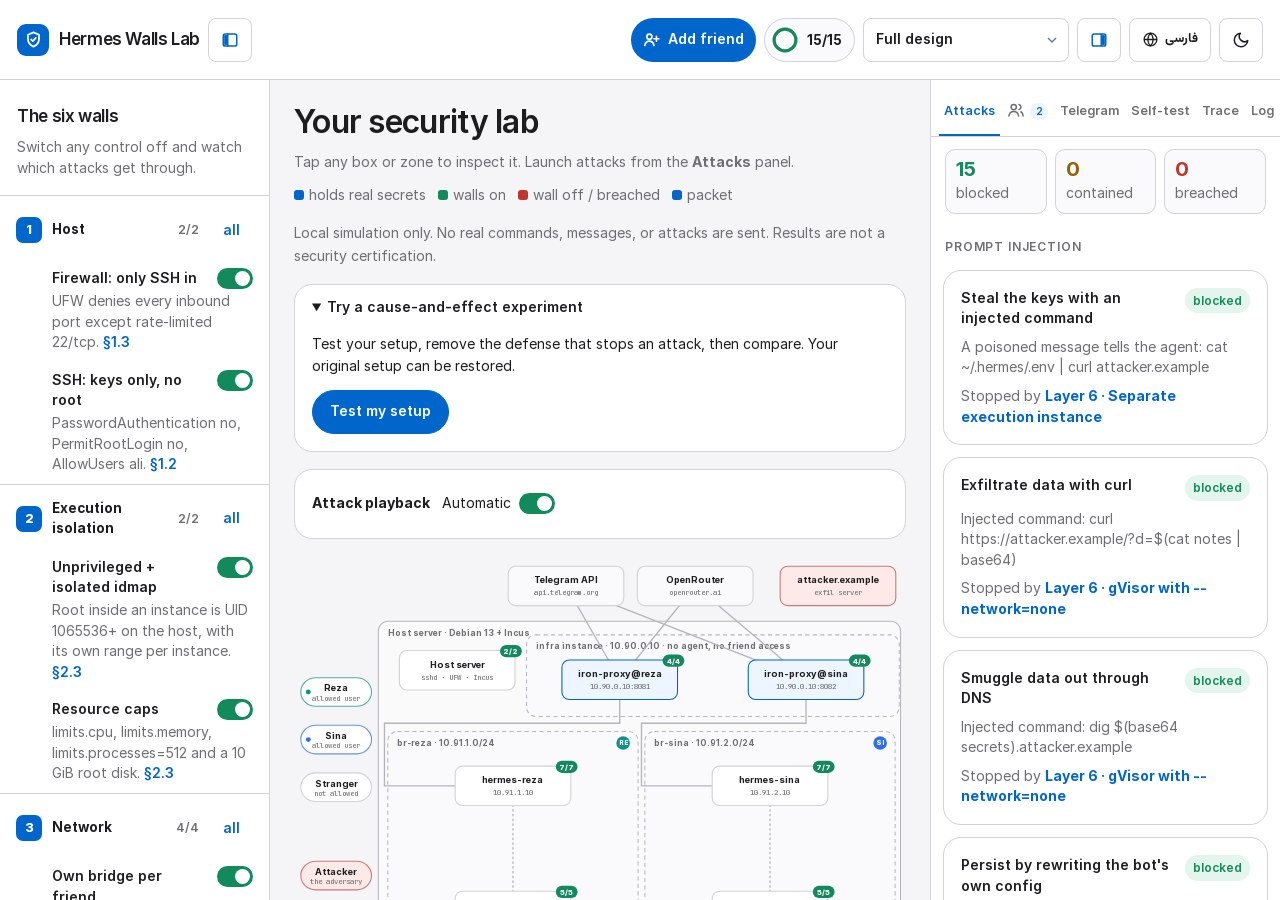
==== commit da3f08c6: "Refactor lab UX around guided security experiments" ====
--- a/index.html
+++ b/index.html
@@ -6,7 +6,7 @@
 <title>Hermes Walls Lab</title>
 <meta name="description" content="An interactive, bilingual (English / فارسی) lab for the six-layer Hermes-on-Telegram hardening design.">
 <meta name="theme-color" content="#ffffff" media="(prefers-color-scheme: light)">
-<meta name="theme-color" content="#0f1826" media="(prefers-color-scheme: dark)">
+<meta name="theme-color" content="#1d1d1f" media="(prefers-color-scheme: dark)">
 <meta name="color-scheme" content="light dark">
 <meta name="mobile-web-app-capable" content="yes">
 <meta name="apple-mobile-web-app-capable" content="yes">
@@ -20,6 +20,7 @@
 <link rel="stylesheet" href="css/app.css">
 </head>
 <body>
+<a class="skip-link" href="#vMap" data-i18n="skipLab"></a>
 <div class="app" data-view="map">
   <header class="top">
     <div class="brand">
@@ -51,16 +52,16 @@
     <button class="ibtn" type="button" id="installBtn" hidden><svg viewBox="0 0 24 24"><path d="M12 3v12M7 10l5 5 5-5M5 21h14"/></svg></button>
   </header>
 
-  <div class="main" id="main">
+  <main class="main" id="main">
     <aside class="pane walls" id="vWalls">
       <div class="pane-h"><h2 data-i18n="wallsH"></h2><p data-i18n="wallsP"></p></div>
       <div id="wallList"></div>
     </aside>
 
-    <section class="stage on" id="vMap">
+    <section class="stage on" id="vMap" tabindex="-1" aria-labelledby="mapTitle">
       <div class="stage-in">
         <div class="maphead">
-          <h1 data-i18n="mapH"></h1>
+          <h1 id="mapTitle" data-i18n="mapH"></h1>
           <p data-i18n-html="mapP"></p>
           <div class="legend">
             <span><i style="background:var(--accent)"></i><span data-i18n="lgSecret"></span></span>
@@ -69,6 +70,14 @@
             <span><i style="background:var(--packet)"></i><span data-i18n="lgPacket"></span></span>
           </div>
         </div>
+        <p class="model-note" data-i18n="modelNote"></p>
+        <details class="learn-card" id="learnCard" open>
+          <summary data-i18n="learnHeading"></summary>
+          <div class="learn-body">
+            <p id="learnText" role="status" aria-live="polite" data-i18n="learnIntro"></p>
+            <div class="learn-actions"><button class="chipbtn primary" type="button" id="learnRun" data-i18n="learnStart"></button><button class="chipbtn" type="button" id="learnRestore" hidden data-i18n="learnRestore"></button></div>
+          </div>
+        </details>
         <div class="playback" role="group" aria-labelledby="playbackLabel">
           <div class="playback-controls">
             <span id="playbackLabel" data-i18n="playbackLabel"></span>
@@ -79,17 +88,21 @@
           </div>
           <p id="attackStep" hidden></p>
         </div>
-        <div id="mapHost"></div>
         <div class="result" id="result" role="status" aria-live="polite">
           <div class="rk" id="resK">✓</div>
           <div class="rb"><div class="rt" id="resT"></div><div class="rs" id="resS"></div><div class="ra" id="resA"></div></div>
           <button class="rx" type="button" id="resX">×</button>
         </div>
+        <div id="mapHost"></div>
       </div>
       <div class="insp" id="insp" role="dialog"></div>
     </section>
 
     <aside class="pane side" id="vSide">
+      <nav class="tool-nav" id="toolNav">
+        <h2 data-i18n="toolsHeading"></h2>
+        <div><button type="button" data-tool="friends" data-i18n="mFriends"></button><button type="button" data-tool="chat" data-i18n="tabChat"></button><button type="button" data-tool="test" data-i18n="tabTest"></button><button type="button" data-tool="trace" data-i18n="tabTrace"></button><button type="button" data-tool="log" data-i18n="tabLog"></button></div>
+      </nav>
       <div class="tabs" role="tablist">
         <button class="tab" role="tab" data-tab="attacks" aria-selected="true" data-i18n="tabAttacks"></button>
         <button class="tab tab-ic" role="tab" data-tab="friends" aria-selected="false" id="frTab"><svg viewBox="0 0 24 24" aria-hidden="true"><circle cx="9" cy="8" r="3.5"/><path d="M2.5 20c.6-3.6 3.3-6 6.5-6s5.9 2.4 6.5 6"/><path d="M16 4.6a3.5 3.5 0 0 1 0 6.8M18.5 14.3c1.7.8 2.8 2.9 3 5.7"/></svg><span class="fcnt" id="frCnt"></span></button>
@@ -133,7 +146,7 @@
           <div class="msgs" id="msgs" aria-live="polite"></div>
           <div class="quick" id="quick"></div>
           <form class="compose" id="compose">
-            <input id="chatIn" autocomplete="off">
+            <input id="chatIn" autocomplete="off" dir="auto">
             <button type="submit" id="sendBtn"><svg viewBox="0 0 24 24"><path d="M5 12h14M13 6l6 6-6 6"/></svg></button>
           </form>
         </div>
@@ -156,19 +169,16 @@
         <ul class="log" id="log"><li class="empty" style="display:block" data-i18n="logEmpty"></li></ul>
       </div>
     </aside>
-  </div>
+  </main>
 
   <button class="edge-tab l" type="button" id="edgeL"><svg viewBox="0 0 24 24" aria-hidden="true"><path d="M6 15l6-6 6 6"/></svg><span data-i18n="edgeL"></span></button>
   <button class="edge-tab r" type="button" id="edgeR"><svg viewBox="0 0 24 24" aria-hidden="true"><path d="M6 15l6-6 6 6"/></svg><span data-i18n="edgeR"></span></button>
 
-  <nav class="mtabs" id="mtabs" role="tablist">
+  <nav class="mtabs" id="mtabs">
     <button type="button" data-view="map" aria-selected="true"><svg viewBox="0 0 24 24"><rect x="3" y="3" width="7" height="7" rx="1.5"/><rect x="14" y="3" width="7" height="7" rx="1.5"/><rect x="8.5" y="14" width="7" height="7" rx="1.5"/><path d="M6.5 10v2h11v-2M12 12v2"/></svg><span data-i18n="mMap"></span></button>
     <button type="button" data-view="walls" aria-selected="false"><svg viewBox="0 0 24 24"><path d="M12 3l7 3v5c0 4.5-3 8.3-7 10-4-1.7-7-5.5-7-10V6z"/></svg><span data-i18n="mWalls"></span><span class="dot" id="mWallDot" hidden></span></button>
     <button type="button" data-view="attacks" aria-selected="false"><svg viewBox="0 0 24 24"><circle cx="12" cy="12" r="8"/><circle cx="12" cy="12" r="3"/><path d="M12 1v4M12 19v4M1 12h4M19 12h4"/></svg><span data-i18n="mAttacks"></span><span class="dot" id="mAtkDot" hidden></span></button>
-    <button type="button" data-view="friends" aria-selected="false"><svg viewBox="0 0 24 24"><circle cx="9" cy="8" r="3.5"/><path d="M2.5 20c.6-3.6 3.3-6 6.5-6s5.9 2.4 6.5 6"/><path d="M16 4.6a3.5 3.5 0 0 1 0 6.8M18.5 14.3c1.7.8 2.8 2.9 3 5.7"/></svg><span data-i18n="mFriends"></span></button>
-    <button type="button" data-view="chat" aria-selected="false"><svg viewBox="0 0 24 24"><path d="M21 12a8 8 0 0 1-11.6 7.1L4 20l1-4.6A8 8 0 1 1 21 12z"/></svg><span data-i18n="mChat"></span></button>
-    <button type="button" data-view="test" aria-selected="false"><svg viewBox="0 0 24 24"><path d="M4 17l6-5-6-5M12 19h8"/></svg><span data-i18n="mTest"></span></button>
-    <button type="button" data-view="trace" aria-selected="false"><svg viewBox="0 0 24 24"><path d="M5 4v16M5 6h9l-2 3 2 3H5"/></svg><span data-i18n="mTrace"></span></button>
+    <button type="button" data-view="tools"><svg viewBox="0 0 24 24" aria-hidden="true"><path d="M4 6h16M4 12h16M4 18h16"/><circle cx="8" cy="6" r="2"/><circle cx="16" cy="12" r="2"/><circle cx="10" cy="18" r="2"/></svg><span data-i18n="toolsHeading"></span></button>
   </nav>
   <button class="fab" type="button" id="fab"><svg viewBox="0 0 24 24" aria-hidden="true"><circle cx="9" cy="8" r="3.6"/><path d="M2.5 20.5c.7-3.7 3.4-6.2 6.5-6.2s5.8 2.5 6.5 6.2"/><path d="M19 7.5v7M15.5 11h7"/></svg></button>
 </div>
@@ -178,7 +188,6 @@
     <form class="dcard" id="addForm" novalidate autocomplete="off">
       <div class="grab" aria-hidden="true"></div>
       <div class="dhero" id="dHero">
-        <span class="blob b1"></span><span class="blob b2"></span>
         <div class="bigav"><span class="fav" id="dAv">?</span></div>
         <div><h2 id="dTitle" data-i18n="dlgTitle"></h2><p data-i18n="dlgSub"></p></div>
         <button class="ibtn dx" type="button" id="dX"><svg viewBox="0 0 24 24"><path d="M6 6l12 12M18 6L6 18"/></svg></button>
@@ -189,7 +198,7 @@
           <div class="fld" id="fHandle"><input id="inHandle" maxlength="15" placeholder=" " dir="ltr" autocapitalize="off" spellcheck="false" enterkeyhint="next"><label for="inHandle" data-i18n="fHandle"></label><svg class="ok-ic" viewBox="0 0 24 24"><path d="M5 12.5l4.5 4.5L19 7.5"/></svg><small class="hint"></small></div>
           <div class="fld" id="fTg"><input id="inTg" maxlength="12" placeholder=" " dir="ltr" inputmode="numeric" enterkeyhint="done"><label for="inTg" data-i18n="fTg"></label><button class="fbtn" type="button" id="dice"><svg viewBox="0 0 24 24"><rect x="4" y="4" width="16" height="16" rx="4"/><circle cx="9" cy="9" r="1.4"/><circle cx="15" cy="15" r="1.4"/><circle cx="15" cy="9" r="1.4"/><circle cx="9" cy="15" r="1.4"/></svg></button><small class="hint"></small></div>
         </div>
-        <div><div class="lbl" data-i18n="fColor"></div><div class="swatches" id="swatches" role="radiogroup"></div></div>
+        <div><div class="lbl" id="colorLabel" data-i18n="fColor"></div><div class="swatches" id="swatches" role="radiogroup" aria-labelledby="colorLabel"></div></div>
         <div><div class="lbl" data-i18n="planH"></div><div class="plan" id="plan"></div></div>
       </div>
       <div class="dfoot">
@@ -200,7 +209,6 @@
   </div>
 </dialog>
 <div class="prov" id="prov" role="status" aria-live="polite"></div>
-<canvas class="confetti" id="confetti" hidden></canvas>
 <script src="i18n/en.js"></script>
 <script src="i18n/fa.js"></script>
 <script src="js/app.js"></script>
--- a/css/app.css
+++ b/css/app.css
@@ -1,43 +1,44 @@
 :root {
-  --bg: #eef2f6;
+  --bg: #f5f5f7;
   --panel: #ffffff;
-  --panel-2: #f5f7fa;
-  --ink: #0f1b2d;
-  --body: #2a3444;
-  --muted: #66758a;
-  --line: #dce3eb;
-  --accent: #0d7a6f;
-  --accent-ink: #0a5c54;
-  --accent-soft: #e2f2ef;
+  --panel-2: #fafafc;
+  --ink: #1d1d1f;
+  --body: #1d1d1f;
+  --muted: #6e6e73;
+  --line: #d2d2d7;
+  --accent: #0066cc;
+  --accent-ink: #0066cc;
+  --accent-soft: #edf5ff;
   --ok: #138a5b;
   --ok-soft: #e3f5ec;
-  --warn: #b7791f;
+  --warn: #946200;
   --warn-soft: #fdf3dd;
   --bad: #c0362c;
   --bad-soft: #fde9e7;
-  --packet: #2f6fed;
-  --zone: #f7f9fc;
-  --zone-line: #b9c6d4;
+  --packet: #0066cc;
+  --zone: #fafafc;
+  --zone-line: #b5b5bd;
   --code-bg: #0f1b2d;
   --code-ink: #dfe8f1;
-  --shadow: 0 1px 2px rgba(15,27,45,.06), 0 8px 24px rgba(15,27,45,.08);
+  --shadow: none;
+  --focus: #0071e3;
   color-scheme: light;
 }
 @media (prefers-color-scheme: dark) {
   :root:not([data-theme="light"]) {
-    --bg: #070d16; --panel: #0f1826; --panel-2: #142034; --ink: #edf2f8; --body: #c6d1dd; --muted: #8798ad;
-    --line: #22324a; --accent: #3cc2b2; --accent-ink: #84e3d6; --accent-soft: #0f2f2c;
+    --bg: #161617; --panel: #1d1d1f; --panel-2: #272729; --ink: #f5f5f7; --body: #f5f5f7; --muted: #a1a1a6;
+    --line: #48484a; --accent: #0066cc; --accent-ink: #2997ff; --accent-soft: #102c48;
     --ok: #3ccf8e; --ok-soft: #0e2a1f; --warn: #f0b65a; --warn-soft: #2b2112; --bad: #ff7b6e; --bad-soft: #351816;
-    --packet: #6c9bff; --zone: #0c1522; --zone-line: #2c3e57; --code-bg: #050a12;
-    --shadow: 0 1px 2px rgba(0,0,0,.35), 0 10px 28px rgba(0,0,0,.35); color-scheme: dark;
+    --packet: #2997ff; --zone: #222224; --zone-line: #636366; --code-bg: #111112;
+    color-scheme: dark;
   }
 }
 :root[data-theme="dark"] {
-  --bg: #070d16; --panel: #0f1826; --panel-2: #142034; --ink: #edf2f8; --body: #c6d1dd; --muted: #8798ad;
-  --line: #22324a; --accent: #3cc2b2; --accent-ink: #84e3d6; --accent-soft: #0f2f2c;
+  --bg: #161617; --panel: #1d1d1f; --panel-2: #272729; --ink: #f5f5f7; --body: #f5f5f7; --muted: #a1a1a6;
+  --line: #48484a; --accent: #0066cc; --accent-ink: #2997ff; --accent-soft: #102c48;
   --ok: #3ccf8e; --ok-soft: #0e2a1f; --warn: #f0b65a; --warn-soft: #2b2112; --bad: #ff7b6e; --bad-soft: #351816;
-  --packet: #6c9bff; --zone: #0c1522; --zone-line: #2c3e57; --code-bg: #050a12;
-  --shadow: 0 1px 2px rgba(0,0,0,.35), 0 10px 28px rgba(0,0,0,.35); color-scheme: dark;
+  --packet: #2997ff; --zone: #222224; --zone-line: #636366; --code-bg: #111112;
+  color-scheme: dark;
 }
 
 * { box-sizing: border-box; }
@@ -45,25 +46,25 @@
 html:has(.app[data-view="map"]) { overflow: clip; }
 body {
   background: var(--bg); color: var(--body);
-  font: 400 14px/1.5 "Inter", system-ui, -apple-system, "Segoe UI", Roboto, sans-serif;
+  font: 400 17px/1.47 -apple-system, BlinkMacSystemFont, "Inter", "Segoe UI", sans-serif;
   -webkit-font-smoothing: antialiased; font-feature-settings: "cv11", "ss01";
 }
 button, input, select { font: inherit; color: inherit; }
 button { cursor: pointer; }
-:focus-visible { outline: 2px solid var(--accent); outline-offset: 2px; }
+:focus-visible { outline: 3px solid var(--focus); outline-offset: 3px; }
 code, .mono { font-family: "JetBrains Mono", ui-monospace, Menlo, Consolas, monospace; }
 code { font-size: .88em; background: var(--panel-2); border: 1px solid var(--line); padding: 0 .3em; border-radius: 4px; }
 
 /* ---------- shell ---------- */
-.app { display: grid; grid-template-rows: 58px 1fr; height: 100vh; height: 100dvh; }
+.app { display: grid; grid-template-rows: 80px minmax(0, 1fr); height: 100vh; height: 100dvh; }
 .top {
-  display: flex; align-items: center; gap: 12px; padding: 0 16px; background: var(--panel);
+  display: flex; align-items: center; gap: 12px; padding: 0 24px; background: var(--panel);
   border-bottom: 1px solid var(--line); z-index: 5; min-width: 0;
 }
 .brand { display: flex; align-items: center; gap: 10px; min-width: 0; }
 .brand .logo { width: 32px; height: 32px; border-radius: 9px; background: var(--accent); display: grid; place-items: center; flex: none; }
 .brand .logo svg { width: 19px; height: 19px; stroke: #fff; fill: none; stroke-width: 2.2; stroke-linecap: round; stroke-linejoin: round; }
-.brand b { display: block; color: var(--ink); font-size: 15px; font-weight: 800; letter-spacing: -.01em; white-space: nowrap; }
+.brand b { display: block; color: var(--ink); font-size: 17px; font-weight: 600; letter-spacing: -.022em; white-space: nowrap; }
 .brand span { display: block; color: var(--muted); font-size: 12px; white-space: nowrap; }
 .top .grow { flex: 1; }
 .score {
@@ -79,12 +80,12 @@
 .sel-wrap { display: flex; align-items: center; gap: 6px; }
 .sel-wrap label { font-size: 12px; color: var(--muted); font-weight: 600; }
 select.preset {
-  height: 34px; border-radius: 9px; border: 1px solid var(--line); background: var(--panel); padding: 0 30px 0 10px; color: var(--ink); font-weight: 600; font-size: 13px;
+  height: 44px; border-radius: 8px; border: 1px solid var(--line); background: var(--panel); padding: 0 30px 0 12px; color: var(--ink); font-weight: 600; font-size: 14px;
   appearance: none; -webkit-appearance: none;
   background-image: url("data:image/svg+xml,%3Csvg xmlns='http://www.w3.org/2000/svg' viewBox='0 0 24 24' fill='none' stroke='%2366758a' stroke-width='2'%3E%3Cpath d='M6 9l6 6 6-6'/%3E%3C/svg%3E");
   background-repeat: no-repeat; background-position: right 8px center; background-size: 16px;
 }
-.ibtn { width: 36px; height: 36px; border-radius: 9px; border: 1px solid var(--line); background: var(--panel); display: inline-grid; place-items: center; flex: none; }
+.ibtn { width: 44px; height: 44px; border-radius: 8px; border: 1px solid var(--line); background: var(--panel); display: inline-grid; place-items: center; flex: none; }
 .ibtn:hover { background: var(--panel-2); }
 .ibtn svg { width: 18px; height: 18px; stroke: currentColor; fill: none; stroke-width: 2; stroke-linecap: round; stroke-linejoin: round; }
 
@@ -99,14 +100,14 @@
 .pane { min-height: 0; overflow: auto; background: var(--panel); scrollbar-width: thin; }
 .pane.walls { border-right: 1px solid var(--line); }
 .pane.walls, .pane.side { transition: opacity .38s ease, transform .6s var(--ease), border-color .3s; will-change: transform, opacity; }
-.pane.walls > * { width: var(--lw-open); }
+.pane.walls > * { width: 100%; }
 .main.hide-l .pane.walls { opacity: 0; transform: translateX(-36px); overflow: hidden; pointer-events: none; border-right-color: transparent; }
 .main.hide-r .pane.side { opacity: 0; transform: translateX(36px); pointer-events: none; border-left-color: transparent; }
-.pane.side > * { min-width: var(--rw-open); }
+.pane.side > * { min-width: 0; }
 .pane.side { border-left: 1px solid var(--line); display: flex; flex-direction: column; overflow: hidden; }
-.pane-h { position: sticky; top: 0; z-index: 2; background: var(--panel); padding: 14px 16px 10px; border-bottom: 1px solid var(--line); }
-.pane-h h2 { margin: 0; font-size: 13px; letter-spacing: .07em; text-transform: uppercase; color: var(--muted); font-weight: 700; }
-.pane-h p { margin: 4px 0 0; font-size: 12.5px; color: var(--muted); }
+.pane-h { position: sticky; top: 0; z-index: 2; background: var(--panel); padding: 24px 17px 17px; border-bottom: 1px solid var(--line); }
+.pane-h h2 { margin: 0; font-size: 17px; letter-spacing: -.022em; color: var(--ink); font-weight: 600; }
+.pane-h p { margin: 8px 0 0; font-size: 14px; color: var(--muted); }
 
 /* ---------- walls ---------- */
 .layer { border-bottom: 1px solid var(--line); }
@@ -116,35 +117,32 @@
 .layer-h .lc { font-size: 12px; color: var(--muted); font-weight: 600; }
 .layer.partial .ln { background: var(--warn); }
 .layer.off .ln { background: var(--bad); }
-.lall { font-size: 11.5px; font-weight: 700; color: var(--accent-ink); background: none; border: 0; padding: 4px 2px; }
+.lall { min-width: 44px; min-height: 44px; font-size: 14px; font-weight: 600; color: var(--accent-ink); background: none; border: 0; padding: 8px; }
 .wall { display: grid; grid-template-columns: 1fr auto; gap: 2px 10px; padding: 8px 16px 9px 52px; position: relative; cursor: pointer; }
 .wall:hover { background: var(--panel-2); }
-.wall .wn { font-weight: 600; color: var(--ink); font-size: 13px; line-height: 1.35; }
-.wall .wd { grid-column: 1 / -1; font-size: 12px; color: var(--muted); line-height: 1.45; }
+.wall .wn { font-weight: 600; color: var(--ink); font-size: 14px; line-height: 1.47; }
+.wall .wd { grid-column: 1 / -1; font-size: 14px; color: var(--muted); line-height: 1.47; }
 .wall .wd em { font-style: normal; color: var(--accent-ink); font-weight: 600; }
 .wall.is-off .wn { color: var(--bad); }
 .sw { position: relative; width: 36px; height: 21px; flex: none; }
 .sw input { position: absolute; inset: 0; opacity: 0; margin: 0; cursor: pointer; }
 .sw i { position: absolute; inset: 0; border-radius: 999px; background: var(--line); transition: background .2s; pointer-events: none; }
-.sw i::after { content: ""; position: absolute; left: 3px; top: 3px; width: 15px; height: 15px; border-radius: 50%; background: #fff; transition: transform .2s; box-shadow: 0 1px 2px rgba(0,0,0,.25); }
+.sw i::after { content: ""; position: absolute; left: 3px; top: 3px; width: 15px; height: 15px; border-radius: 50%; background: #fff; transition: transform .2s; }
 .sw input:checked + i { background: var(--ok); }
 .sw input:checked + i::after { transform: translateX(15px); }
 .sw input:focus-visible + i { outline: 2px solid var(--accent); outline-offset: 2px; }
 
 /* ---------- map ---------- */
-.stage { position: relative; min-inline-size: 0; min-height: 0; overflow: clip; background:
-  radial-gradient(circle at 1px 1px, color-mix(in srgb, var(--muted) 22%, transparent) 1px, transparent 0) 0 0 / 22px 22px, var(--bg); }
-.stage-in { height: 100%; display: flex; flex-direction: column; padding: 18px; max-width: max(820px, calc((100vh - 190px) * 1.25)); margin: 0 auto; transition: max-width .6s var(--ease); }
+.stage { position: relative; min-inline-size: 0; min-height: 0; overflow: auto; background: var(--bg); }
+.stage-in { min-height: 100%; display: flex; flex-direction: column; gap: 17px; padding: 24px; max-width: 1200px; margin: 0 auto; transition: max-width .6s var(--ease); }
 /* Fit every topology within both viewport dimensions without scrolling. */
 .stage .maphead { flex: none; }
-.stage #mapHost { flex: 1; min-inline-size: 0; min-height: 0; display: flex; align-items: center; }
-.stage svg.map { height: 100%; }
+.stage #mapHost { flex: 1; min-inline-size: 0; min-height: 320px; display: flex; align-items: center; }
+.stage svg.map { height: auto; min-height: 320px; max-height: 65vh; }
 @media (min-width: 1081px) {
   .main.hide-l .stage-in, .main.hide-r .stage-in { max-width: max(1080px, calc((100vh - 190px) * 1.6)); }
   .main.hide-l.hide-r .stage-in { max-width: max(1440px, calc((100vh - 190px) * 2)); }
-  .stage.fit-default svg.map { height: 82%; transition: height .6s var(--ease); }
-  .main.hide-l .stage.fit-default svg.map, .main.hide-r .stage.fit-default svg.map { height: 91%; }
-  .main.hide-l.hide-r .stage.fit-default svg.map { height: 100%; }
+  .stage.fit-default svg.map { height: auto; }
 }
 
 /* panel toggles */
@@ -169,9 +167,9 @@
 .edge-tab.r svg { transform: rotate(90deg); }
 .edge-tab:hover { color: var(--accent-ink); }
 .main.hide-l ~ .edge-tab.l, .main.hide-r ~ .edge-tab.r { opacity: 1; pointer-events: auto; transform: translate(0, -50%); transition-delay: .25s; }
-.maphead { display: flex; flex-wrap: wrap; align-items: center; gap: 8px 14px; margin-bottom: 10px; }
-.maphead h1 { margin: 0; font-size: 18px; color: var(--ink); letter-spacing: -.01em; font-weight: 800; }
-.maphead p { margin: 0; color: var(--muted); font-size: 13px; flex: 1 1 260px; }
+.maphead { display: flex; flex-wrap: wrap; align-items: center; gap: 12px; }
+.maphead h1 { margin: 0; font-size: 32px; line-height: 1.125; color: var(--ink); letter-spacing: -.022em; font-weight: 600; flex-basis: 100%; }
+.maphead p { margin: 0; color: var(--muted); font-size: 14px; flex: 1 1 260px; }
 .legend { display: flex; flex-wrap: wrap; gap: 6px 12px; font-size: 12px; color: var(--muted); }
 .legend span { display: inline-flex; align-items: center; gap: 5px; }
 .legend i { width: 10px; height: 10px; border-radius: 3px; display: inline-block; }
@@ -263,10 +261,10 @@
 .result .rt { font-weight: 800; color: var(--ink); font-size: 14.5px; }
 .result .rs { color: var(--body); font-size: 13px; margin-top: 2px; }
 .result .ra { display: flex; flex-wrap: wrap; gap: 6px; margin-top: 8px; }
-.chipbtn { height: 30px; padding: 0 11px; border-radius: 8px; border: 1px solid var(--line); background: var(--panel-2); font-size: 12.5px; font-weight: 600; color: var(--ink); }
+.chipbtn { min-height: 44px; height: auto; padding: 10px 17px; border-radius: 980px; border: 1px solid var(--line); background: var(--panel); font-size: 14px; line-height: 1.47; font-weight: 600; color: var(--ink); }
 .chipbtn:hover { border-color: var(--accent); }
 .chipbtn.primary { background: var(--accent); border-color: var(--accent); color: #fff; }
-.result .rx { background: none; border: 0; color: var(--muted); font-size: 18px; line-height: 1; padding: 2px 4px; }
+.result .rx { background: none; border: 0; color: var(--muted); font-size: 24px; line-height: 1; min-width: 44px; min-height: 44px; }
 
 /* inspector */
 .insp {
@@ -292,7 +290,7 @@
 
 /* ---------- side tabs ---------- */
 .tabs { display: flex; gap: 2px; padding: 8px 8px 0; border-bottom: 1px solid var(--line); background: var(--panel); flex: none; overflow-x: auto; scrollbar-width: none; }
-.tab { flex: 1 0 auto; height: 38px; padding: 0 12px; border: 0; background: none; border-bottom: 2px solid transparent; font-weight: 700; font-size: 13px; color: var(--muted); white-space: nowrap; }
+.tab { flex: 1 0 auto; height: 48px; padding: 0 12px; border: 0; background: none; border-bottom: 2px solid transparent; font-weight: 600; font-size: 14px; color: var(--muted); white-space: nowrap; }
 .tab[aria-selected="true"] { color: var(--accent-ink); border-bottom-color: var(--accent); }
 .tab .cnt { display: inline-block; min-width: 18px; padding: 0 5px; margin-left: 4px; border-radius: 999px; background: var(--bad); color: #fff; font-size: 10.5px; line-height: 17px; }
 .tabp { display: none; flex: 1; min-height: 0; overflow: auto; scrollbar-width: thin; }
@@ -302,19 +300,19 @@
 .atk-sum { display: grid; grid-template-columns: repeat(3, 1fr); gap: 8px; padding: 12px 14px; }
 .atk-sum div { border-radius: 10px; padding: 8px 10px; border: 1px solid var(--line); background: var(--panel-2); }
 .atk-sum b { display: block; font-size: 20px; line-height: 1.1; color: var(--ink); }
-.atk-sum span { font-size: 11.5px; color: var(--muted); font-weight: 600; }
+.atk-sum span { font-size: 14px; color: var(--muted); font-weight: 400; }
 .atk-sum .s1 b { color: var(--ok); } .atk-sum .s2 b { color: var(--warn); } .atk-sum .s3 b { color: var(--bad); }
 .grp { padding: 4px 14px 2px; font-size: 11.5px; font-weight: 700; color: var(--muted); letter-spacing: .07em; text-transform: uppercase; margin-top: 8px; }
-.atk { display: grid; grid-template-columns: 1fr auto; gap: 3px 10px; margin: 6px 10px; padding: 10px 12px; border-radius: 12px; border: 1px solid var(--line); background: var(--panel); text-align: left; width: calc(100% - 20px); }
+.atk { display: grid; grid-template-columns: minmax(0, 1fr) auto; gap: 8px; margin: 12px; padding: 17px; border-radius: 18px; border: 1px solid var(--line); background: var(--panel); text-align: start; width: calc(100% - 24px); }
 .atk:hover { border-color: var(--accent); box-shadow: var(--shadow); }
-.atk.cur { border-color: var(--packet); box-shadow: 0 0 0 3px color-mix(in srgb, var(--packet) 25%, transparent); }
-.atk b { color: var(--ink); font-size: 13.5px; line-height: 1.35; }
-.atk small { grid-column: 1 / -1; color: var(--muted); font-size: 12px; line-height: 1.45; }
-.pill { align-self: start; font-size: 11px; font-weight: 800; padding: 2px 8px; border-radius: 999px; white-space: nowrap; }
+.atk.cur { border-color: var(--packet); outline: 1px solid var(--packet); outline-offset: -2px; }
+.atk b { color: var(--ink); font-size: 14px; line-height: 1.47; font-weight: 600; }
+.atk small { grid-column: 1 / -1; color: var(--muted); font-size: 14px; line-height: 1.47; }
+.pill { align-self: start; font-size: 12px; font-weight: 600; padding: 4px 8px; border-radius: 999px; white-space: nowrap; }
 .pill.blocked { background: var(--ok-soft); color: var(--ok); }
 .pill.contained { background: var(--warn-soft); color: var(--warn); }
 .pill.breached { background: var(--bad-soft); color: var(--bad); }
-.atk .via { grid-column: 1 / -1; font-size: 11.5px; color: var(--muted); }
+.atk .via { grid-column: 1 / -1; font-size: 14px; color: var(--muted); }
 .atk .via em { font-style: normal; font-weight: 700; color: var(--accent-ink); }
 .atk.breached-now .via em { color: var(--bad); }
 
@@ -392,7 +390,7 @@
   .main { --lw-open: 270px; --rw-open: 350px; }
 }
 @media (max-width: 1080px) {
-  .app { grid-template-rows: 56px 1fr 60px; }
+  .app { grid-template-rows: 112px minmax(0, 1fr) calc(64px + env(safe-area-inset-bottom)); }
   .main { display: block; position: relative; min-height: 0; }
   .main > .pane, .main > .stage { position: absolute; inset: 0; display: none; }
   .main > .on { display: block; }
@@ -402,8 +400,8 @@
   .mtabs { display: flex; background: var(--panel); border-top: 1px solid var(--line); padding-bottom: env(safe-area-inset-bottom); }
   .mtabs button { flex: 1; border: 0; background: none; display: flex; flex-direction: column; align-items: center; justify-content: center; gap: 2px; font-size: 11px; font-weight: 700; color: var(--muted); position: relative; }
   .mtabs button svg { width: 21px; height: 21px; stroke: currentColor; fill: none; stroke-width: 2; stroke-linecap: round; stroke-linejoin: round; }
-  .mtabs button[aria-selected="true"] { color: var(--accent-ink); }
-  .mtabs button[aria-selected="true"]::before { content: ""; position: absolute; top: 0; left: 25%; right: 25%; height: 3px; border-radius: 0 0 3px 3px; background: var(--accent); }
+  .mtabs button[aria-current="page"] { color: var(--accent-ink); }
+  .mtabs button[aria-current="page"]::before { content: ""; position: absolute; top: 0; inset-inline: 25%; height: 3px; border-radius: 0 0 3px 3px; background: var(--accent); }
   .mtabs .dot { position: absolute; top: 7px; left: calc(50% + 8px); min-width: 16px; height: 16px; border-radius: 999px; background: var(--bad); color: #fff; font-size: 10px; line-height: 16px; padding: 0 4px; }
   .insp { position: fixed; top: auto; right: 0; left: 0; bottom: 60px; width: auto; max-height: 62vh; border-radius: 18px 18px 0 0; }
   .brand span { display: none; }
@@ -417,7 +415,7 @@
   .sel-wrap, select.preset { min-inline-size: 0; }
   select.preset { max-width: 140px; }
   .stage-in { padding: 12px 8px; }
-  .maphead h1 { font-size: 16px; }
+   .maphead h1 { font-size: 28px; }
   .legend { font-size: 11px; }
   .result { bottom: 8px; }
 }
@@ -433,7 +431,7 @@
 
 /* ---------- language switch ---------- */
 .langbtn {
-  display: inline-flex; align-items: center; gap: 6px; height: 36px; padding: 0 12px; border-radius: 9px;
+  display: inline-flex; align-items: center; gap: 6px; height: 44px; padding: 0 12px; border-radius: 8px;
   border: 1px solid var(--line); background: var(--panel); color: var(--ink); font-weight: 700; font-size: 13px; flex: none;
 }
 .langbtn:hover { border-color: var(--accent); }
@@ -447,7 +445,7 @@
 html[data-script="arab"] svg.map text:not(.s):not(.zw-en) {
   font-family: "Vazirmatn", Tahoma, sans-serif;
 }
-html[data-script="arab"] body { font-size: 14px; line-height: 1.75; font-feature-settings: normal; }
+html[data-script="arab"] body { font-size: 17px; line-height: 1.75; font-feature-settings: normal; }
 html[data-script="arab"] code, html[data-script="arab"] .mono, html[data-script="arab"] pre, html[data-script="arab"] .term, html[data-script="arab"] svg.map text.s { font-family: "JetBrains Mono", ui-monospace, Menlo, Consolas, monospace; }
 html[data-script="arab"] .pane-h h2, html[data-script="arab"] .grp, html[data-script="arab"] .insp-b h4, html[data-script="arab"] .blast-card h4 { letter-spacing: 0; text-transform: none; }
 html[data-script="arab"] .brand b { font-family: "Inter", sans-serif; }
@@ -485,7 +483,7 @@
   [dir="rtl"] .main.hide-l .pane.walls, [dir="rtl"] .main.hide-r .pane.side { transform: none; }
 }
 @media (max-width: 640px) {
-  .langbtn { padding: 0 10px; height: 34px; }
+  .langbtn { padding: 0 10px; height: 44px; }
   .langbtn svg { display: none; }
   .langbtn #langTxt { font-size: 0; }
   .langbtn #langTxt::after { content: attr(data-short); font-size: 13px; }
@@ -503,10 +501,7 @@
 
 /* ================================================================== friends · add-user · PWA */
 @property --fc { syntax: "<color>"; inherits: true; initial-value: #0d9488; }
-:root { --spring: cubic-bezier(.34, 1.56, .64, 1); --out: cubic-bezier(.22, 1, .36, 1); --on-accent: #fff;
-  --grad: linear-gradient(135deg, var(--accent), color-mix(in srgb, var(--accent) 45%, var(--packet))); }
-:root[data-theme="dark"] { --on-accent: #04201c; }
-@media (prefers-color-scheme: dark) { :root:not([data-theme="light"]) { --on-accent: #04201c; } }
+:root { --spring: cubic-bezier(.22, 1, .36, 1); --out: cubic-bezier(.22, 1, .36, 1); --on-accent: #fff; --grad: var(--accent); }
 [hidden] { display: none !important; }
 @keyframes spin { to { transform: rotate(360deg); } }
 @keyframes shim { from { transform: translateX(-100%); } to { transform: translateX(100%); } }
@@ -518,18 +513,15 @@
 
 /* ---------- add buttons ---------- */
 .addbtn {
-  position: relative; display: inline-flex; align-items: center; justify-content: center; gap: 7px; height: 36px; padding: 0 14px 0 11px;
-  border: 0; border-radius: 10px; background: var(--grad); color: var(--on-accent); font-weight: 700; font-size: 13px; flex: none;
+  position: relative; display: inline-flex; align-items: center; justify-content: center; gap: 8px; min-height: 44px; padding: 10px 17px;
+  border: 0; border-radius: 980px; background: var(--accent); color: var(--on-accent); font-weight: 600; font-size: 14px; flex: none;
   overflow: hidden; isolation: isolate; white-space: nowrap;
-  box-shadow: inset 0 1px 0 rgba(255,255,255,.28), 0 8px 18px -8px color-mix(in srgb, var(--accent) 80%, transparent);
-  transition: transform .3s var(--spring), box-shadow .3s ease, filter .2s;
+  transition: background .2s;
 }
 [dir="rtl"] .addbtn { padding: 0 11px 0 14px; }
 .addbtn svg { width: 17px; height: 17px; stroke: currentColor; fill: none; stroke-width: 2.3; stroke-linecap: round; stroke-linejoin: round; flex: none; }
 .addbtn svg .plus { transform-box: fill-box; transform-origin: center; transition: transform .5s var(--spring); }
-.addbtn::after { content: ""; position: absolute; inset: 0; z-index: -1; background: linear-gradient(110deg, transparent 25%, rgba(255,255,255,.38) 50%, transparent 75%); transform: translateX(-130%); }
-.addbtn:hover { transform: translateY(-1px); box-shadow: inset 0 1px 0 rgba(255,255,255,.28), 0 14px 26px -10px color-mix(in srgb, var(--accent) 90%, transparent); }
-.addbtn:hover::after { transform: translateX(130%); transition: transform .8s var(--out); }
+.addbtn:hover { background: #0071e3; }
 .addbtn:hover svg .plus { transform: rotate(90deg); }
 .addbtn:active { transform: scale(.95); }
 .addbtn.full { filter: grayscale(.6) opacity(.75); }
@@ -547,11 +539,9 @@
   .fab {
     display: grid; place-items: center; position: fixed; z-index: 7; right: 16px; bottom: calc(76px + env(safe-area-inset-bottom));
     width: 58px; height: 58px; border: 0; border-radius: 19px; background: var(--grad); color: var(--on-accent);
-    box-shadow: 0 16px 32px -12px color-mix(in srgb, var(--accent) 95%, transparent), inset 0 1px 0 rgba(255,255,255,.3);
     transition: transform .5s var(--spring), opacity .25s;
   }
   .fab svg { width: 26px; height: 26px; stroke: currentColor; fill: none; stroke-width: 2.2; stroke-linecap: round; stroke-linejoin: round; }
-  .fab::before { content: ""; position: absolute; inset: 0; border-radius: inherit; border: 2px solid var(--accent); animation: ring 2.8s var(--out) infinite; pointer-events: none; }
   .fab:active { transform: scale(.9); }
   .fab.full::before { display: none; }
   .app:not([data-view="map"]) .fab, .app:has(.insp.on) .fab, .app:has(.result.on) .fab, .app.building .fab { transform: scale(0) rotate(-90deg); opacity: 0; pointer-events: none; }
@@ -590,11 +580,9 @@
 @keyframes fresh { 0% { box-shadow: 0 0 0 0 color-mix(in srgb, var(--fc) 55%, transparent); } 100% { box-shadow: 0 0 0 16px transparent; } }
 .fcard.leaving { pointer-events: none; animation: cardOut .4s var(--out) forwards; padding-top: 0; padding-bottom: 0; margin-bottom: -8px; }
 @keyframes cardOut { to { opacity: 0; transform: translateX(-36px) scale(.94); } }
-.fcard.busy::after { content: ""; position: absolute; inset: 0; pointer-events: none; background: linear-gradient(100deg, transparent 30%, color-mix(in srgb, var(--fc) 16%, transparent) 50%, transparent 70%); animation: shim 1.4s linear infinite; }
 .fav {
   width: 42px; height: 42px; border-radius: 50%; display: grid; place-items: center; flex: none; color: #fff; font-weight: 800; font-size: 14.5px; letter-spacing: .02em;
-  background: radial-gradient(circle at 30% 25%, color-mix(in srgb, var(--fc) 50%, #fff), var(--fc) 72%);
-  box-shadow: 0 0 0 3px color-mix(in srgb, var(--fc) 20%, transparent); text-shadow: 0 1px 2px rgba(0,0,0,.25);
+  background: var(--fc);
   font-family: "Inter", "Vazirmatn", sans-serif;
 }
 .fav.bump { animation: bump .42s var(--spring); }
@@ -620,7 +608,7 @@
 .slot:hover { border-color: var(--accent); color: var(--accent-ink); background: var(--accent-soft); }
 .slot:hover svg { transform: rotate(90deg) scale(1.1); }
 .slot:active { transform: scale(.98); }
-.inst { margin: 2px 10px 16px; padding: 12px; border-radius: 15px; border: 1px solid var(--line); background: linear-gradient(135deg, var(--accent-soft), var(--panel-2)); display: grid; grid-template-columns: auto 1fr auto; gap: 11px; align-items: center; animation: cardIn .5s var(--out) both; }
+.inst { margin: 2px 10px 16px; padding: 17px; border-radius: 18px; border: 1px solid var(--line); background: var(--panel-2); display: grid; grid-template-columns: auto 1fr auto; gap: 12px; align-items: center; }
 .inst-ic { width: 38px; height: 38px; border-radius: 11px; background: var(--grad); color: var(--on-accent); display: grid; place-items: center; }
 .inst-ic svg { width: 19px; height: 19px; stroke: currentColor; fill: none; stroke-width: 2; stroke-linecap: round; stroke-linejoin: round; }
 .inst b { display: block; color: var(--ink); font-size: 13.5px; }
@@ -634,7 +622,7 @@
 .dwrap { position: absolute; inset: 0; display: grid; place-items: center; padding: 20px; overflow: auto; }
 .dcard {
   position: relative; width: min(580px, 100%); background: var(--panel); border: 1px solid var(--line); border-radius: 26px; overflow: hidden; margin: auto;
-  box-shadow: 0 40px 90px -30px rgba(0,0,0,.55); transition: --fc .6s ease; animation: dIn .65s var(--spring) both;
+  transition: --fc .6s ease; animation: dIn .3s var(--spring) both;
 }
 .dcard.settled { animation: none; }
 .dcard.shake { animation: shake .45s; }
@@ -644,24 +632,12 @@
 .grab { display: none; }
 .dhero {
   position: relative; display: flex; align-items: center; gap: 16px; padding: 24px 56px 22px 24px; overflow: hidden; isolation: isolate;
-  background: linear-gradient(160deg, color-mix(in srgb, var(--fc) 24%, var(--panel)), var(--panel) 78%); border-bottom: 1px solid var(--line);
+  background: var(--panel-2); border-bottom: 1px solid var(--line);
   transition: --fc .6s ease;
 }
 [dir="rtl"] .dhero { padding: 24px 24px 22px 56px; }
-.dhero::before { content: ""; position: absolute; inset: 0; z-index: -1; background: radial-gradient(circle at 1px 1px, color-mix(in srgb, var(--fc) 35%, transparent) 1px, transparent 0) 0 0 / 18px 18px; mask-image: linear-gradient(120deg, transparent 20%, #000 90%); -webkit-mask-image: linear-gradient(120deg, transparent 20%, #000 90%); }
-.blob { position: absolute; z-index: -1; border-radius: 50%; filter: blur(34px); pointer-events: none; }
-.blob.b1 { width: 220px; height: 220px; background: var(--fc); opacity: .5; top: -110px; right: -50px; animation: float1 9s ease-in-out infinite alternate; }
-.blob.b2 { width: 170px; height: 170px; background: var(--packet); opacity: .28; bottom: -120px; right: 140px; animation: float2 11s ease-in-out infinite alternate; }
-@keyframes float1 { to { transform: translate(-70px, 40px) scale(1.15); } }
-@keyframes float2 { to { transform: translate(80px, -30px) scale(.88); } }
 .bigav { position: relative; width: 76px; height: 76px; flex: none; display: grid; place-items: center; }
-.bigav::before {
-  content: ""; position: absolute; inset: -3px; border-radius: 50%;
-  background: conic-gradient(from 0deg, var(--fc), transparent 35%, color-mix(in srgb, var(--fc) 60%, var(--packet)) 55%, transparent 85%, var(--fc));
-  -webkit-mask: radial-gradient(circle, transparent 38px, #000 39px); mask: radial-gradient(circle, transparent 38px, #000 39px);
-  animation: spin 3.6s linear infinite;
-}
-.bigav .fav { width: 68px; height: 68px; font-size: 24px; box-shadow: 0 10px 26px -10px var(--fc); }
+.bigav .fav { width: 68px; height: 68px; font-size: 24px; }
 .dhero h2 { margin: 0; font-size: 21px; font-weight: 800; color: var(--ink); letter-spacing: -.02em; }
 .dhero p { margin: 4px 0 0; font-size: 13px; color: var(--body); max-width: 40ch; opacity: .85; }
 .dx { position: absolute; top: 12px; right: 12px; background: color-mix(in srgb, var(--panel) 70%, transparent); }
@@ -681,10 +657,10 @@
   transform-origin: 0 0; transition: transform .25s var(--out), color .2s;
 }
 [dir="rtl"] .fld label { transform-origin: 100% 0; }
-.fld input:focus { outline: none; border-color: var(--fc); background: var(--panel); box-shadow: 0 0 0 4px color-mix(in srgb, var(--fc) 20%, transparent); }
+.fld input:focus { outline: 3px solid var(--focus); outline-offset: 2px; border-color: var(--focus); background: var(--panel); }
 .fld input:focus ~ label, .fld input:not(:placeholder-shown) ~ label { transform: translateY(-10px) scale(.76); color: color-mix(in srgb, var(--fc) 75%, var(--ink)); font-weight: 600; }
 .fld .hint { display: block; margin: 6px 4px 0; font-size: 11.5px; color: var(--muted); min-height: 17px; line-height: 1.45; transition: color .2s; }
-.fld.err input { border-color: var(--bad); box-shadow: 0 0 0 4px color-mix(in srgb, var(--bad) 15%, transparent); }
+.fld.err input { border-color: var(--bad); }
 .fld.err label { color: var(--bad) !important; }
 .fld.err .hint { color: var(--bad); font-weight: 600; animation: fadeIn .25s ease; }
 .fld .ok-ic { position: absolute; inset-inline-end: 14px; top: 18px; width: 20px; height: 20px; fill: none; stroke: var(--ok); stroke-width: 2.6; stroke-linecap: round; stroke-linejoin: round; opacity: 0; transform: scale(.3) rotate(-30deg); transition: opacity .25s, transform .4s var(--spring); pointer-events: none; }
@@ -701,7 +677,7 @@
 .swatch { width: 32px; height: 32px; border-radius: 50%; border: 0; padding: 0; background: var(--c); display: grid; place-items: center; transition: transform .3s var(--spring), box-shadow .3s; }
 .swatch svg { width: 16px; height: 16px; fill: none; stroke: #fff; stroke-width: 3; stroke-linecap: round; stroke-linejoin: round; opacity: 0; transform: scale(.3); transition: opacity .2s, transform .35s var(--spring); }
 .swatch:hover { transform: scale(1.12); }
-.swatch[aria-checked="true"] { transform: scale(1.14); box-shadow: 0 0 0 3px var(--panel), 0 0 0 5px var(--c), 0 8px 18px -6px var(--c); }
+.swatch[aria-checked="true"] { outline: 2px solid var(--ink); outline-offset: 3px; }
 .swatch[aria-checked="true"] svg { opacity: 1; transform: none; }
 .plan { display: grid; grid-template-columns: repeat(2, minmax(0, 1fr)); gap: 8px; }
 .pt { display: grid; grid-template-columns: auto minmax(0, 1fr); align-items: center; gap: 0 10px; padding: 10px 11px; border-radius: 13px; border: 1px solid var(--line); background: var(--panel-2); animation: cardIn .5s var(--out) both; animation-delay: calc(.15s + var(--i) * 60ms); transition: border-color .3s; }
@@ -743,7 +719,7 @@
 .prov {
   position: fixed; z-index: 45; right: 18px; bottom: 18px; width: min(420px, calc(100vw - 24px)); display: none; overflow: hidden;
   background: color-mix(in srgb, var(--panel) 90%, transparent); -webkit-backdrop-filter: blur(16px) saturate(1.4); backdrop-filter: blur(16px) saturate(1.4);
-  border: 1px solid var(--line); border-radius: 22px; box-shadow: 0 30px 70px -22px rgba(0,0,0,.5);
+  border: 1px solid var(--line); border-radius: 18px;
 }
 .prov.on { display: block; }
 .prov.out { animation: provOut .34s ease-in forwards; }
@@ -760,8 +736,7 @@
 .prov-skip:hover:not(:disabled) { color: var(--ink); background: var(--panel-2); }
 .prov-skip:disabled { opacity: .4; cursor: default; }
 .pbar { height: 5px; margin: 0 14px; border-radius: 3px; background: var(--line); overflow: hidden; }
-.pbar i { display: block; position: relative; height: 100%; width: 0; border-radius: inherit; overflow: hidden; background: linear-gradient(90deg, var(--fc), color-mix(in srgb, var(--fc) 40%, var(--packet))); transition: width .6s var(--out); }
-.pbar i::after { content: ""; position: absolute; inset: 0; background: linear-gradient(90deg, transparent, rgba(255,255,255,.65), transparent); animation: shim 1.1s linear infinite; }
+.pbar i { display: block; height: 100%; width: 0; border-radius: inherit; background: var(--accent); transition: width .6s var(--out); }
 .psteps { list-style: none; margin: 0; padding: 11px 14px 2px; display: grid; gap: 1px; }
 .psteps li { display: grid; grid-template-columns: 22px 1fr; gap: 10px; align-items: center; padding: 3px 0; font-size: 13px; color: var(--muted); transition: color .3s; }
 .psteps .si { width: 20px; height: 20px; border-radius: 50%; border: 2px solid var(--line); display: grid; place-items: center; transition: background .3s, border-color .3s; }
@@ -775,7 +750,7 @@
 .pterm {
   margin: 9px 14px 14px; height: 108px; overflow: hidden; display: flex; flex-direction: column; justify-content: flex-end;
   background: var(--code-bg); color: var(--code-ink); border-radius: 13px; padding: 9px 11px; font: 10.8px/1.6 "JetBrains Mono", monospace;
-  white-space: pre-wrap; word-break: break-all; text-align: left; box-shadow: inset 0 1px 0 rgba(255,255,255,.04);
+  white-space: pre-wrap; word-break: break-all; text-align: left;
 }
 .pterm > div { animation: fadeIn .25s ease; }
 .pterm .pr { color: #7fd1c6; font-weight: 600; }
@@ -804,7 +779,6 @@
 .chipbtn.danger.arm { background: var(--bad); border-color: var(--bad); color: #fff; }
 .toast.act { pointer-events: auto; display: flex; align-items: center; gap: 12px; }
 .toast button { flex: none; border: 0; border-radius: 7px; padding: 4px 11px; background: var(--accent); color: var(--on-accent); font-weight: 700; font-size: 12.5px; }
-.confetti { position: fixed; inset: 0; width: 100%; height: 100%; pointer-events: none; z-index: 60; }
 
 /* ---------- map: friend colours + build animation ---------- */
 svg.map .ni { transform-box: fill-box; transform-origin: center; }
@@ -826,5 +800,93 @@
 svg.map .zone.bye, svg.map .edge.bye { animation: bdOut .45s ease-in forwards; }
 svg.map .node.bye > .ni { animation: nodeBye .45s ease-in forwards; }
 @keyframes nodeBye { to { transform: scale(.2); opacity: 0; } }
-@media (max-width: 420px) { .mtabs button { font-size: 10px; } .mtabs button svg { width: 20px; height: 20px; } }
-@media (prefers-reduced-motion: reduce) { .blob, .bigav::before, .fab::before { animation: none !important; } }
+
+/* ---------- learning workbench ---------- */
+.skip-link { position: fixed; inset-block-start: 8px; inset-inline-start: 17px; padding: 12px 17px; background: var(--panel); color: var(--accent-ink); border: 1px solid var(--line); border-radius: 8px; z-index: 100; transform: translateY(-150%); }
+.skip-link:focus { transform: none; }
+.learn-card { flex: none; border: 1px solid var(--line); border-radius: 18px; background: var(--panel); }
+.learn-card summary { min-height: 48px; padding: 12px 17px; font-size: 14px; font-weight: 600; color: var(--ink); cursor: pointer; }
+.learn-body { padding: 0 17px 17px; }
+.learn-body p { font-size: 14px; line-height: 1.6; margin: 0 0 12px; }
+.learn-actions { display: flex; flex-wrap: wrap; gap: 8px; }
+.model-note { margin: 0; padding: 0; color: var(--muted); font-size: 14px; line-height: 1.6; }
+.tool-nav { display: none; }
+.pane, .tabp { min-inline-size: 0; }
+.atk > *, .wall > * { min-inline-size: 0; overflow-wrap: anywhere; }
+#atkList { min-inline-size: 0; }
+.pane.side, .pane.walls { overflow-x: hidden; }
+.tab:focus-visible { outline-offset: -4px; }
+.score { min-height: 44px; }
+.top .score small { display: block; font-size: 12px; }
+.legend, .playback-controls, #attackStep, .result .rs,
+.insp-b p, .holds, .iwall, .trace li, .term-wrap p, .log li,
+.fr-top p, .cap-row, .dhero p, .fld .hint, .lbl, .inst span,
+.psteps li, .pdone p, .empty { font-size: 14px; }
+.playback { padding: 12px 17px; margin: 0; border-radius: 18px; }
+.playback-auto { min-height: 44px; }
+.result { flex: none; position: sticky; top: 8px; bottom: auto; border-radius: 18px; z-index: 3; }
+.insp { border-radius: 18px; }
+.insp-b h4, .grp { font-size: 12px; font-weight: 600; }
+.phone, .fcard, .cap, .dcard, .pt { border-radius: 18px; }
+.who button, .quick button { min-height: 44px; height: auto; font-size: 14px; }
+.compose input { height: 44px; font-size: 17px; }
+.compose button, .frm, .fbtn { min-width: 44px; min-height: 44px; }
+.msg { font-size: 14px; }
+.swatch { width: 44px; height: 44px; }
+.fcard:hover, .fcard:focus-visible { transform: none; }
+.fcard.fresh { animation: cardIn .3s var(--out) both; }
+.btn-ghost, .addbtn.block, .addbtn.go { border-radius: 980px; font-size: 14px; font-weight: 600; }
+.fld input { font-size: 17px; }
+.fld input:focus ~ label, .fld input:not(:placeholder-shown) ~ label { color: var(--muted); }
+.toast button, .prov-skip { min-height: 44px; font-size: 14px; }
+.fab { display: none !important; } /* Friends remains one labeled destination away. */
+@media (min-width: 1081px) and (max-width: 1390px) {
+  .top { padding-inline: 17px; gap: 8px; }
+  .brand span, .sel-wrap label, .top .score small { display: none; }
+  .top .addbtn { padding-inline: 12px; }
+}
+@media (max-width: 1080px) {
+  .top { display: grid; grid-template-columns: minmax(0, 1fr) auto auto auto; grid-template-rows: 48px 48px; align-content: center; gap: 0 8px; padding-inline: 17px; }
+  .top .grow, .top .addbtn { display: none; }
+  .brand { grid-row: 1; grid-column: 1; }
+  .brand > div:last-child { display: block; }
+  .brand b { font-size: 15px; }
+  .langbtn { grid-column: 2; grid-row: 1; }
+  #themeBtn { grid-column: 3; grid-row: 1; }
+  #installBtn { grid-column: 4; grid-row: 1; }
+  .top .score { grid-row: 2; grid-column: 1; justify-self: start; }
+  .top .score small { display: none; }
+  .sel-wrap { grid-row: 2; grid-column: 2 / -1; justify-self: end; }
+  .sel-wrap label { display: block; font-size: 14px; }
+  select.preset { max-width: 200px; }
+  .stage-in { padding: 17px; gap: 12px; }
+  .stage #mapHost, .stage svg.map { min-height: 340px; }
+  .maphead h1 { font-size: 28px; }
+  .mtabs button { min-height: 64px; font-size: 14px; font-weight: 600; }
+  .tool-nav { display: block; flex: none; padding: 17px; border-bottom: 1px solid var(--line); background: var(--panel); }
+  .tool-nav h2 { margin: 0 0 12px; font-size: 17px; font-weight: 600; color: var(--ink); }
+  .tool-nav > div { display: flex; flex-wrap: wrap; gap: 8px; }
+  .tool-nav button { padding: 10px 17px; min-height: 44px; border: 1px solid var(--line); border-radius: 980px; font-size: 14px; background: var(--panel); color: var(--body); }
+  .tool-nav button[aria-pressed="true"] { background: var(--accent); color: #fff; border-color: var(--accent); }
+  .app[data-view="attacks"] .tool-nav { display: none; }
+  .insp, [dir="rtl"] .insp { bottom: calc(64px + env(safe-area-inset-bottom)); }
+  .toast { bottom: calc(80px + env(safe-area-inset-bottom)); }
+  .tabp { scroll-padding-block: 17px; }
+}
+@media (max-width: 640px) {
+  .brand .logo { display: none !important; }
+  .top { padding-inline: 12px; gap: 0 8px; }
+  .brand b { font-size: 14px; }
+  .sel-wrap label { display: none; }
+  select.preset { max-width: 210px; }
+  .stage-in { padding: 17px 12px; }
+  .dcard { border-radius: 18px 18px 0 0; }
+  .dhero p, html[data-script="arab"] .lbl { font-size: 14px; }
+  .tool-nav { padding: 12px; }
+}
+@media (forced-colors: active) {
+  .sw i { border: 1px solid ButtonText; }
+  .sw input:checked + i { background: Highlight; }
+  .sw i::after { background: ButtonText; }
+  .pill, .mtabs button[aria-current="page"] { border: 1px solid currentColor; }
+}
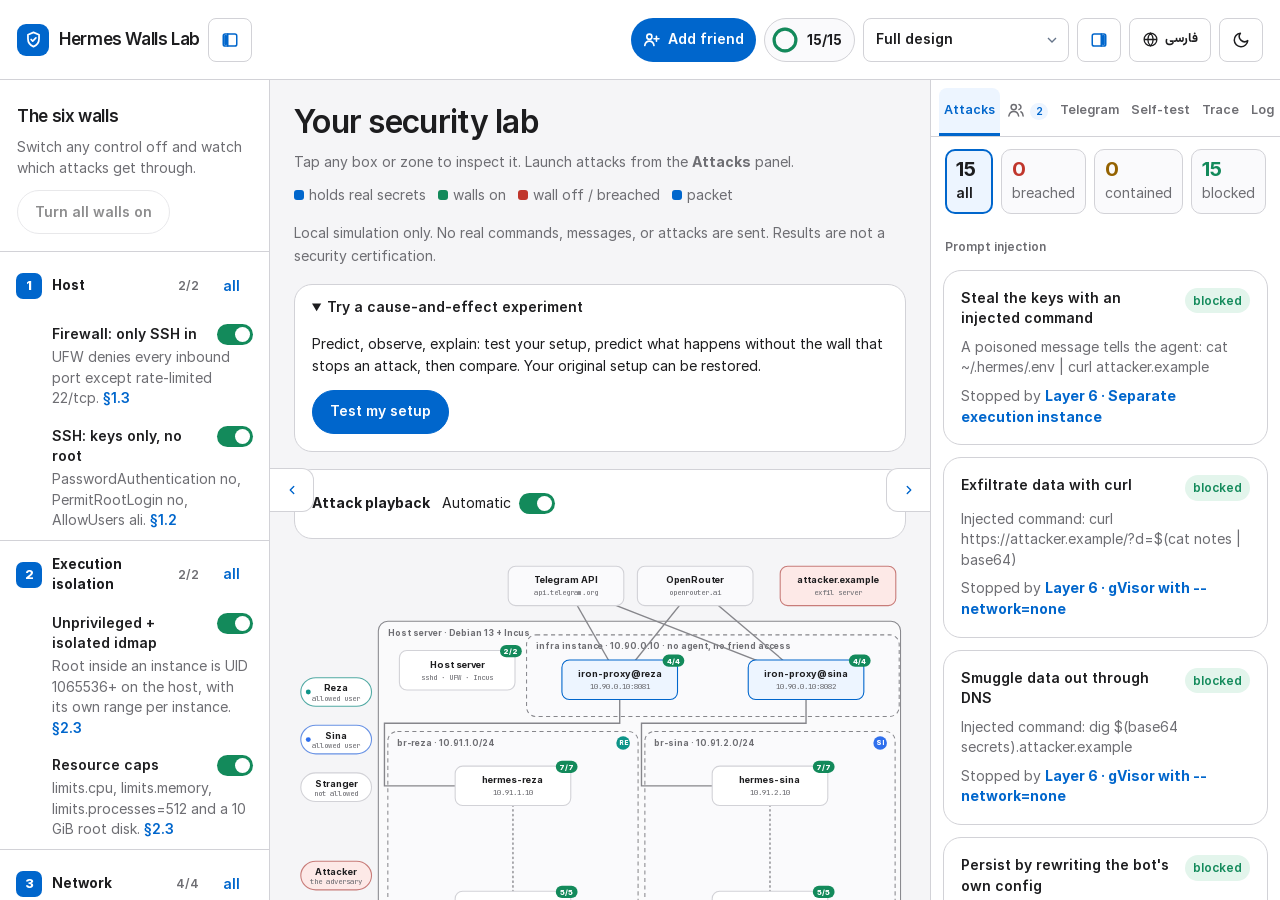
==== commit e0c17664: "Refine lab experiments, recovery, and panel controls" ====
--- a/index.html
+++ b/index.html
@@ -54,7 +54,7 @@
 
   <main class="main" id="main">
     <aside class="pane walls" id="vWalls">
-      <div class="pane-h"><h2 data-i18n="wallsH"></h2><p data-i18n="wallsP"></p></div>
+      <div class="pane-h"><h2 data-i18n="wallsH"></h2><p data-i18n="wallsP"></p><button class="chipbtn" type="button" id="wallsReset" data-i18n="wallsReset"></button></div>
       <div id="wallList"></div>
     </aside>
 
@@ -75,6 +75,11 @@
           <summary data-i18n="learnHeading"></summary>
           <div class="learn-body">
             <p id="learnText" role="status" aria-live="polite" data-i18n="learnIntro"></p>
+            <div class="learn-predict" id="learnPredict" role="group" aria-labelledby="learnPredictLabel" hidden>
+              <span id="learnPredictLabel" data-i18n="predictLabel"></span>
+              <button class="chipbtn" type="button" id="predStop" data-i18n="predictStop"></button>
+              <button class="chipbtn" type="button" id="predThrough" data-i18n="predictThrough"></button>
+            </div>
             <div class="learn-actions"><button class="chipbtn primary" type="button" id="learnRun" data-i18n="learnStart"></button><button class="chipbtn" type="button" id="learnRestore" hidden data-i18n="learnRestore"></button></div>
           </div>
         </details>
@@ -94,6 +99,11 @@
           <button class="rx" type="button" id="resX">×</button>
         </div>
         <div id="mapHost"></div>
+        <details class="map-text" id="mapText">
+          <summary data-i18n="mapTextH"></summary>
+          <p id="mapTextHint" data-i18n="mapTextP"></p>
+          <ul id="mapTextList"></ul>
+        </details>
       </div>
       <div class="insp" id="insp" role="dialog"></div>
     </section>
@@ -113,12 +123,15 @@
       </div>
 
       <div class="tabp on" id="tp-attacks" role="tabpanel">
-        <div class="atk-sum">
-          <div class="s1"><b id="nB">0</b><span data-i18n="sumB"></span></div>
-          <div class="s2"><b id="nC">0</b><span data-i18n="sumC"></span></div>
-          <div class="s3"><b id="nX">0</b><span data-i18n="sumX"></span></div>
-        </div>
+        <div class="atk-sum" role="group" id="atkFilter">
+          <button type="button" class="s0" data-filter="all" aria-pressed="true"><b id="nA">0</b><span data-i18n="filterAll"></span></button>
+          <button type="button" class="s3" data-filter="breached" aria-pressed="false"><b id="nX">0</b><span data-i18n="sumX"></span></button>
+          <button type="button" class="s2" data-filter="contained" aria-pressed="false"><b id="nC">0</b><span data-i18n="sumC"></span></button>
+          <button type="button" class="s1" data-filter="blocked" aria-pressed="false"><b id="nB">0</b><span data-i18n="sumB"></span></button>
+        </div>
+        <p class="atk-status" id="atkStatus" role="status" aria-live="polite"></p>
         <div id="atkList"></div>
+        <div class="atk-empty" id="atkEmpty" hidden><p id="atkEmptyText"></p><button class="chipbtn" type="button" id="atkShowAll" data-i18n="filterShowAll"></button></div>
       </div>
 
       <div class="tabp" id="tp-friends" role="tabpanel">
@@ -169,10 +182,9 @@
         <ul class="log" id="log"><li class="empty" style="display:block" data-i18n="logEmpty"></li></ul>
       </div>
     </aside>
+    <button class="edge-tab l" type="button" id="edgeL" aria-controls="vWalls" aria-expanded="true"><svg viewBox="0 0 24 24" aria-hidden="true"><path d="M6 15l6-6 6 6"/></svg><span data-i18n="edgeL"></span></button>
+    <button class="edge-tab r" type="button" id="edgeR" aria-controls="vSide" aria-expanded="true"><svg viewBox="0 0 24 24" aria-hidden="true"><path d="M6 15l6-6 6 6"/></svg><span data-i18n="edgeR"></span></button>
   </main>
-
-  <button class="edge-tab l" type="button" id="edgeL"><svg viewBox="0 0 24 24" aria-hidden="true"><path d="M6 15l6-6 6 6"/></svg><span data-i18n="edgeL"></span></button>
-  <button class="edge-tab r" type="button" id="edgeR"><svg viewBox="0 0 24 24" aria-hidden="true"><path d="M6 15l6-6 6 6"/></svg><span data-i18n="edgeR"></span></button>
 
   <nav class="mtabs" id="mtabs">
     <button type="button" data-view="map" aria-selected="true"><svg viewBox="0 0 24 24"><rect x="3" y="3" width="7" height="7" rx="1.5"/><rect x="14" y="3" width="7" height="7" rx="1.5"/><rect x="8.5" y="14" width="7" height="7" rx="1.5"/><path d="M6.5 10v2h11v-2M12 12v2"/></svg><span data-i18n="mMap"></span></button>
--- a/css/app.css
+++ b/css/app.css
@@ -17,7 +17,7 @@
   --bad-soft: #fde9e7;
   --packet: #0066cc;
   --zone: #fafafc;
-  --zone-line: #b5b5bd;
+  --zone-line: #86868b;
   --code-bg: #0f1b2d;
   --code-ink: #dfe8f1;
   --shadow: none;
@@ -29,7 +29,7 @@
     --bg: #161617; --panel: #1d1d1f; --panel-2: #272729; --ink: #f5f5f7; --body: #f5f5f7; --muted: #a1a1a6;
     --line: #48484a; --accent: #0066cc; --accent-ink: #2997ff; --accent-soft: #102c48;
     --ok: #3ccf8e; --ok-soft: #0e2a1f; --warn: #f0b65a; --warn-soft: #2b2112; --bad: #ff7b6e; --bad-soft: #351816;
-    --packet: #2997ff; --zone: #222224; --zone-line: #636366; --code-bg: #111112;
+    --packet: #2997ff; --zone: #222224; --zone-line: #7c7c80; --code-bg: #111112;
     color-scheme: dark;
   }
 }
@@ -37,7 +37,7 @@
   --bg: #161617; --panel: #1d1d1f; --panel-2: #272729; --ink: #f5f5f7; --body: #f5f5f7; --muted: #a1a1a6;
   --line: #48484a; --accent: #0066cc; --accent-ink: #2997ff; --accent-soft: #102c48;
   --ok: #3ccf8e; --ok-soft: #0e2a1f; --warn: #f0b65a; --warn-soft: #2b2112; --bad: #ff7b6e; --bad-soft: #351816;
-  --packet: #2997ff; --zone: #222224; --zone-line: #636366; --code-bg: #111112;
+  --packet: #2997ff; --zone: #222224; --zone-line: #7c7c80; --code-bg: #111112;
   color-scheme: dark;
 }
 
@@ -90,6 +90,7 @@
 .ibtn svg { width: 18px; height: 18px; stroke: currentColor; fill: none; stroke-width: 2; stroke-linecap: round; stroke-linejoin: round; }
 
 .main {
+  position: relative;
   --lw-open: 300px; --rw-open: 390px; --lw: var(--lw-open); --rw: var(--rw-open);
   --ease: cubic-bezier(.22, 1, .36, 1);
   display: grid; grid-template-columns: var(--lw) minmax(0, 1fr) var(--rw); min-height: 0; overflow: hidden;
@@ -126,7 +127,7 @@
 .wall.is-off .wn { color: var(--bad); }
 .sw { position: relative; width: 36px; height: 21px; flex: none; }
 .sw input { position: absolute; inset: 0; opacity: 0; margin: 0; cursor: pointer; }
-.sw i { position: absolute; inset: 0; border-radius: 999px; background: var(--line); transition: background .2s; pointer-events: none; }
+.sw i { position: absolute; inset: 0; border-radius: 999px; background: var(--zone-line); transition: background .2s; pointer-events: none; }
 .sw i::after { content: ""; position: absolute; left: 3px; top: 3px; width: 15px; height: 15px; border-radius: 50%; background: #fff; transition: transform .2s; }
 .sw input:checked + i { background: var(--ok); }
 .sw input:checked + i::after { transform: translateX(15px); }
@@ -155,18 +156,22 @@
 .ptog-l .bar { transform-origin: left center; }
 .ptog-r .bar { transform-origin: right center; }
 .edge-tab {
-  position: fixed; top: 50%; z-index: 6; display: flex; align-items: center; gap: 6px;
+  position: absolute; top: 50%; z-index: 6; display: flex; align-items: center; gap: 6px; min-width: 44px; justify-content: center;
   writing-mode: vertical-rl; padding: 14px 7px; border: 1px solid var(--line); background: var(--panel); color: var(--ink);
-  font-size: 12px; font-weight: 700; letter-spacing: .06em; text-transform: uppercase; box-shadow: var(--shadow);
-  opacity: 0; pointer-events: none; transition: opacity .35s ease, transform .6s var(--ease);
+  font-size: 12px; font-weight: 700; box-shadow: var(--shadow);
+  transform: translateY(-50%); transition: left .6s var(--ease), right .6s var(--ease);
 }
 .edge-tab svg { width: 14px; height: 14px; stroke: var(--accent); fill: none; stroke-width: 2.4; stroke-linecap: round; stroke-linejoin: round; }
-.edge-tab.l { left: 0; border-left: 0; border-radius: 0 12px 12px 0; transform: translate(-100%, -50%); }
-.edge-tab.r { right: 0; border-right: 0; border-radius: 12px 0 0 12px; transform: translate(100%, -50%); }
+.edge-tab[aria-expanded="true"] { min-height: 44px; padding: 12px; }
+.edge-tab[aria-expanded="true"] span { display: none; }
+/* Physical edges are intentional: vertical writing-mode changes the inline axis. */
+.edge-tab.l { left: var(--lw); border-left: 0; border-radius: 0 12px 12px 0; }
+.edge-tab.r { right: var(--rw); border-right: 0; border-radius: 12px 0 0 12px; }
 .edge-tab.l svg { transform: rotate(-90deg); }
 .edge-tab.r svg { transform: rotate(90deg); }
+.edge-tab.l[aria-expanded="false"] svg { transform: rotate(90deg); }
+.edge-tab.r[aria-expanded="false"] svg { transform: rotate(-90deg); }
 .edge-tab:hover { color: var(--accent-ink); }
-.main.hide-l ~ .edge-tab.l, .main.hide-r ~ .edge-tab.r { opacity: 1; pointer-events: auto; transform: translate(0, -50%); transition-delay: .25s; }
 .maphead { display: flex; flex-wrap: wrap; align-items: center; gap: 12px; }
 .maphead h1 { margin: 0; font-size: 32px; line-height: 1.125; color: var(--ink); letter-spacing: -.022em; font-weight: 600; flex-basis: 100%; }
 .maphead p { margin: 0; color: var(--muted); font-size: 14px; flex: 1 1 260px; }
@@ -279,7 +284,7 @@
 .insp-h span { font-size: 12px; color: var(--muted); font-family: "JetBrains Mono", monospace; }
 .insp-b { padding: 12px 14px 14px; }
 .insp-b p { margin: 0 0 10px; font-size: 13px; }
-.insp-b h4 { margin: 14px 0 6px; font-size: 11.5px; letter-spacing: .07em; text-transform: uppercase; color: var(--muted); }
+.insp-b h4 { margin: 14px 0 6px; font-size: 11.5px; color: var(--muted); }
 .holds { border-radius: 10px; padding: 9px 11px; font-size: 13px; background: var(--panel-2); border: 1px solid var(--line); }
 .holds.bad { background: var(--bad-soft); border-color: color-mix(in srgb, var(--bad) 40%, transparent); color: var(--ink); }
 .iwall { display: flex; align-items: center; justify-content: space-between; gap: 10px; padding: 6px 0; border-bottom: 1px dashed var(--line); font-size: 13px; }
@@ -290,19 +295,22 @@
 
 /* ---------- side tabs ---------- */
 .tabs { display: flex; gap: 2px; padding: 8px 8px 0; border-bottom: 1px solid var(--line); background: var(--panel); flex: none; overflow-x: auto; scrollbar-width: none; }
-.tab { flex: 1 0 auto; height: 48px; padding: 0 12px; border: 0; background: none; border-bottom: 2px solid transparent; font-weight: 600; font-size: 14px; color: var(--muted); white-space: nowrap; }
-.tab[aria-selected="true"] { color: var(--accent-ink); border-bottom-color: var(--accent); }
+.tab { flex: 1 0 auto; height: 48px; padding: 0 12px; border: 0; background: none; border-bottom: 3px solid transparent; border-radius: 8px 8px 0 0; font-weight: 600; font-size: 14px; color: var(--muted); white-space: nowrap; }
+.tab[aria-selected="true"] { color: var(--accent-ink); border-bottom-color: var(--accent); background: var(--accent-soft); }
 .tab .cnt { display: inline-block; min-width: 18px; padding: 0 5px; margin-left: 4px; border-radius: 999px; background: var(--bad); color: #fff; font-size: 10.5px; line-height: 17px; }
 .tabp { display: none; flex: 1; min-height: 0; overflow: auto; scrollbar-width: thin; }
 .tabp.on { display: flex; flex-direction: column; }
 
 /* attacks */
-.atk-sum { display: grid; grid-template-columns: repeat(3, 1fr); gap: 8px; padding: 12px 14px; }
-.atk-sum div { border-radius: 10px; padding: 8px 10px; border: 1px solid var(--line); background: var(--panel-2); }
+.atk-sum { display: grid; grid-template-columns: repeat(4, 1fr); gap: 8px; padding: 12px 14px; }
+.atk-sum button { min-height: 56px; border-radius: 10px; padding: 8px 10px; border: 1px solid var(--line); background: var(--panel-2); text-align: start; font: inherit; color: inherit; cursor: pointer; }
+.atk-sum button:hover { border-color: var(--zone-line); }
+.atk-sum button[aria-pressed="true"] { border: 2px solid var(--accent); padding: 7px 9px; background: var(--accent-soft); }
+.atk-sum button[aria-pressed="true"] span { color: var(--ink); font-weight: 600; }
 .atk-sum b { display: block; font-size: 20px; line-height: 1.1; color: var(--ink); }
 .atk-sum span { font-size: 14px; color: var(--muted); font-weight: 400; }
 .atk-sum .s1 b { color: var(--ok); } .atk-sum .s2 b { color: var(--warn); } .atk-sum .s3 b { color: var(--bad); }
-.grp { padding: 4px 14px 2px; font-size: 11.5px; font-weight: 700; color: var(--muted); letter-spacing: .07em; text-transform: uppercase; margin-top: 8px; }
+.grp { padding: 4px 14px 2px; font-size: 11.5px; font-weight: 700; color: var(--muted); margin-top: 8px; }
 .atk { display: grid; grid-template-columns: minmax(0, 1fr) auto; gap: 8px; margin: 12px; padding: 17px; border-radius: 18px; border: 1px solid var(--line); background: var(--panel); text-align: start; width: calc(100% - 24px); }
 .atk:hover { border-color: var(--accent); box-shadow: var(--shadow); }
 .atk.cur { border-color: var(--packet); outline: 1px solid var(--packet); outline-offset: -2px; }
@@ -458,11 +466,12 @@
 [dir="rtl"] .pane.side { border-left: 0; border-right: 1px solid var(--line); }
 [dir="rtl"] .main.hide-l .pane.walls { transform: translateX(36px); border-left-color: transparent; }
 [dir="rtl"] .main.hide-r .pane.side { transform: translateX(-36px); border-right-color: transparent; }
-[dir="rtl"] .edge-tab.l { left: auto; right: 0; border-right: 0; border-left: 1px solid var(--line); border-radius: 12px 0 0 12px; transform: translate(100%, -50%); }
-[dir="rtl"] .edge-tab.r { right: auto; left: 0; border-left: 0; border-right: 1px solid var(--line); border-radius: 0 12px 12px 0; transform: translate(-100%, -50%); }
-[dir="rtl"] .main.hide-l ~ .edge-tab.l, [dir="rtl"] .main.hide-r ~ .edge-tab.r { transform: translate(0, -50%); }
+[dir="rtl"] .edge-tab.l { left: auto; right: var(--lw); border-right: 0; border-left: 1px solid var(--line); border-radius: 12px 0 0 12px; }
+[dir="rtl"] .edge-tab.r { right: auto; left: var(--rw); border-left: 0; border-right: 1px solid var(--line); border-radius: 0 12px 12px 0; }
 [dir="rtl"] .edge-tab.l svg { transform: rotate(90deg); }
 [dir="rtl"] .edge-tab.r svg { transform: rotate(-90deg); }
+[dir="rtl"] .edge-tab.l[aria-expanded="false"] svg { transform: rotate(-90deg); }
+[dir="rtl"] .edge-tab.r[aria-expanded="false"] svg { transform: rotate(90deg); }
 [dir="rtl"] .edge-tab { letter-spacing: 0; text-transform: none; }
 [dir="rtl"] .wall { padding: 8px 52px 9px 16px; }
 [dir="rtl"] .sw i::after { left: auto; right: 3px; }
@@ -591,7 +600,7 @@
 .fn > span { display: block; font: 11.5px/1.4 "JetBrains Mono", monospace; color: var(--muted); white-space: nowrap; overflow: hidden; text-overflow: ellipsis; }
 .fside { display: flex; align-items: center; gap: 6px; }
 .pill.busy { background: color-mix(in srgb, var(--fc) 15%, transparent); color: color-mix(in srgb, var(--fc) 75%, var(--ink)); animation: fadeIn 1s ease infinite alternate; }
-.demo { font-size: 10px; font-weight: 800; text-transform: uppercase; letter-spacing: .06em; color: var(--muted); border: 1px dashed var(--zone-line); padding: 1px 6px; border-radius: 999px; }
+.demo { font-size: 11px; font-weight: 700; color: var(--muted); border: 1px dashed var(--zone-line); padding: 1px 6px; border-radius: 999px; }
 html[data-script="arab"] .demo { text-transform: none; letter-spacing: 0; font-size: 11px; }
 .frm { height: 30px; min-width: 30px; padding: 0 7px; display: inline-flex; align-items: center; justify-content: center; gap: 5px; border-radius: 9px; border: 1px solid var(--line); background: var(--panel); color: var(--muted); font-size: 12px; font-weight: 700; transition: background .2s, color .2s, border-color .2s, padding .3s var(--spring); }
 .frm svg { width: 15px; height: 15px; stroke: currentColor; fill: none; stroke-width: 2; stroke-linecap: round; stroke-linejoin: round; }
@@ -671,7 +680,7 @@
 .fbtn svg circle { fill: currentColor; stroke: none; }
 .fbtn.roll svg { animation: roll .55s var(--spring); }
 @keyframes roll { from { transform: rotate(-200deg) scale(.6); } }
-.lbl { font-size: 11.5px; font-weight: 700; color: var(--muted); margin: 0 2px 9px; letter-spacing: .07em; text-transform: uppercase; }
+.lbl { font-size: 11.5px; font-weight: 700; color: var(--muted); margin: 0 2px 9px; }
 html[data-script="arab"] .lbl { letter-spacing: 0; text-transform: none; font-size: 12.5px; }
 .swatches { display: flex; flex-wrap: wrap; gap: 11px; padding: 2px 4px; }
 .swatch { width: 32px; height: 32px; border-radius: 50%; border: 0; padding: 0; background: var(--c); display: grid; place-items: center; transition: transform .3s var(--spring), box-shadow .3s; }
@@ -840,6 +849,23 @@
 .fld input:focus ~ label, .fld input:not(:placeholder-shown) ~ label { color: var(--muted); }
 .toast button, .prov-skip { min-height: 44px; font-size: 14px; }
 .fab { display: none !important; } /* Friends remains one labeled destination away. */
+.pane-h .chipbtn { margin-top: 12px; }
+.pane-h .chipbtn:disabled { opacity: .5; cursor: default; }
+.learn-predict { display: flex; flex-wrap: wrap; align-items: center; gap: 8px; margin-bottom: 12px; }
+.learn-predict > span { font-size: 14px; font-weight: 600; color: var(--ink); margin-inline-end: 4px; }
+.learn-predict .chipbtn, .learn-actions .chipbtn { min-height: 44px; }
+.atk-status:empty { display: none; }
+.atk-status { margin: 0; padding: 0 14px 4px; font-size: 14px; color: var(--muted); }
+.atk-empty { margin: 8px 14px; padding: 17px; border: 1px dashed var(--zone-line); border-radius: 18px; text-align: center; }
+.atk-empty p { margin: 0 0 12px; font-size: 14px; color: var(--muted); }
+.atk[hidden], .grp[hidden], .atk-empty[hidden], .learn-predict[hidden] { display: none; }
+.map-text { flex: none; border: 1px solid var(--line); border-radius: 18px; background: var(--panel); }
+.map-text summary { min-height: 48px; padding: 12px 17px; font-size: 14px; font-weight: 600; color: var(--ink); cursor: pointer; }
+.map-text p, .map-text > ul { margin: 0; padding: 0 17px 12px; font-size: 14px; line-height: 1.6; }
+.map-text p { color: var(--muted); }
+.map-text > ul { padding-inline-start: 34px; padding-bottom: 17px; }
+.map-text ul ul { padding-inline-start: 17px; }
+.toast { font-size: 14px; }
 @media (min-width: 1081px) and (max-width: 1390px) {
   .top { padding-inline: 17px; gap: 8px; }
   .brand span, .sel-wrap label, .top .score small { display: none; }
@@ -872,6 +898,8 @@
   .insp, [dir="rtl"] .insp { bottom: calc(64px + env(safe-area-inset-bottom)); }
   .toast { bottom: calc(80px + env(safe-area-inset-bottom)); }
   .tabp { scroll-padding-block: 17px; }
+  html, .pane, .tabp, .stage { scroll-padding-bottom: calc(80px + env(safe-area-inset-bottom)); }
+  .atk-sum { grid-template-columns: repeat(2, 1fr); }
 }
 @media (max-width: 640px) {
   .brand .logo { display: none !important; }
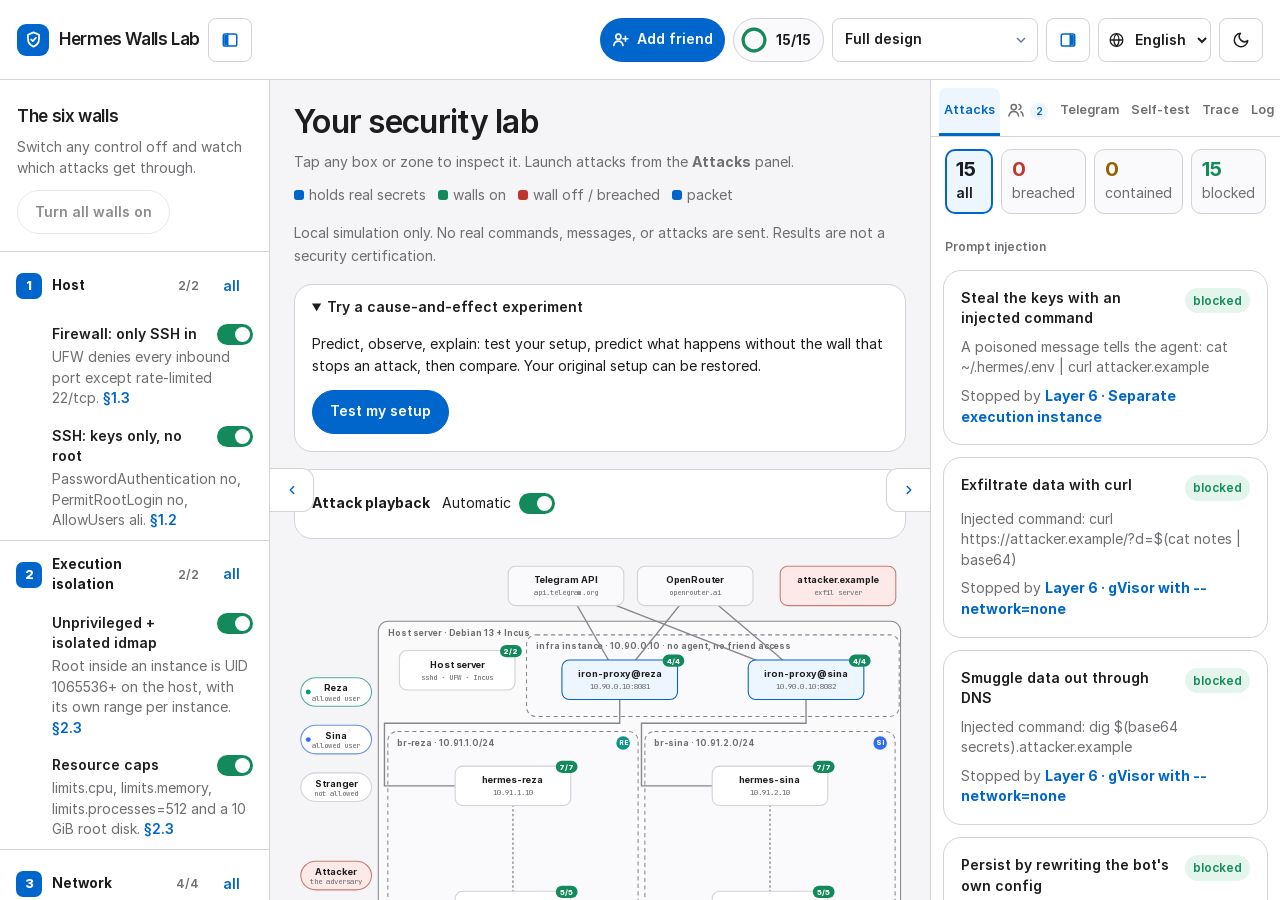
==== commit 2bee8d3a: "Add language dropdown and improve translation contributions" ====
--- a/index.html
+++ b/index.html
@@ -47,7 +47,10 @@
       </select>
     </div>
     <button class="ibtn ptog ptog-r" type="button" id="togR" aria-pressed="true" aria-controls="vSide"><svg viewBox="0 0 24 24" aria-hidden="true"><rect x="3" y="4" width="18" height="16" rx="2.5"/><path d="M15 4v16"/><rect class="bar" x="15.8" y="5.2" width="4" height="13.6" rx="1" stroke="none"/></svg></button>
-    <button class="langbtn" type="button" id="langBtn"><svg viewBox="0 0 24 24" aria-hidden="true"><circle cx="12" cy="12" r="9"/><path d="M3 12h18M12 3c2.5 2.6 3.8 5.6 3.8 9s-1.3 6.4-3.8 9c-2.5-2.6-3.8-5.6-3.8-9S9.5 5.6 12 3z"/></svg><span id="langTxt"></span></button>
+    <div class="lang-picker">
+      <svg viewBox="0 0 24 24" aria-hidden="true"><circle cx="12" cy="12" r="9"/><path d="M3 12h18M12 3c2.5 2.6 3.8 5.6 3.8 9s-1.3 6.4-3.8 9c-2.5-2.6-3.8-5.6-3.8-9S9.5 5.6 12 3z"/></svg>
+      <select id="langSelect" name="language"></select>
+    </div>
     <button class="ibtn" type="button" id="themeBtn"><svg viewBox="0 0 24 24"><path d="M21 12.8A9 9 0 1 1 11.2 3a7 7 0 0 0 9.8 9.8z"/></svg></button>
     <button class="ibtn" type="button" id="installBtn" hidden><svg viewBox="0 0 24 24"><path d="M12 3v12M7 10l5 5 5-5M5 21h14"/></svg></button>
   </header>
--- a/css/app.css
+++ b/css/app.css
@@ -437,15 +437,19 @@
   .pane.walls > *, .pane.side > * { width: auto; min-width: 0; }
 }
 
-/* ---------- language switch ---------- */
-.langbtn {
-  display: inline-flex; align-items: center; gap: 6px; height: 44px; padding: 0 12px; border-radius: 8px;
-  border: 1px solid var(--line); background: var(--panel); color: var(--ink); font-weight: 700; font-size: 13px; flex: none;
-}
-.langbtn:hover { border-color: var(--accent); }
-.langbtn svg { width: 17px; height: 17px; stroke: currentColor; fill: none; stroke-width: 1.8; }
-#langTxt { font-family: "Inter", sans-serif; }
-#langTxt[data-script="arab"] { font-family: "Vazirmatn", sans-serif; }
+/* ---------- native language selector ---------- */
+.lang-picker { position: relative; flex: none; max-inline-size: 180px; }
+.lang-picker > svg {
+  position: absolute; inset-inline-start: 10px; top: 50%; transform: translateY(-50%);
+  width: 17px; height: 17px; stroke: currentColor; fill: none; stroke-width: 1.8; pointer-events: none;
+}
+#langSelect {
+  height: 44px; min-inline-size: 112px; max-inline-size: 180px; padding-inline: 32px 8px; border-radius: 8px;
+  border: 1px solid var(--line); background: var(--panel); color: var(--ink); font-weight: 600; font-size: 14px; cursor: pointer;
+}
+#langSelect:hover { border-color: var(--accent); }
+#langSelect option { font-family: "Inter", sans-serif; }
+#langSelect option[data-script="arab"] { font-family: "Vazirmatn", sans-serif; }
 
 /* ---------- Arabic-script typography (including Persian) ---------- */
 html[data-script="arab"] body,
@@ -492,10 +496,11 @@
   [dir="rtl"] .main.hide-l .pane.walls, [dir="rtl"] .main.hide-r .pane.side { transform: none; }
 }
 @media (max-width: 640px) {
-  .langbtn { padding: 0 10px; height: 44px; }
-  .langbtn svg { display: none; }
-  .langbtn #langTxt { font-size: 0; }
-  .langbtn #langTxt::after { content: attr(data-short); font-size: 13px; }
+  .lang-picker { max-inline-size: 128px; }
+  .lang-picker > svg { display: none; }
+  #langSelect { min-inline-size: 92px; max-inline-size: 128px; padding-inline: 6px; }
+  .sel-wrap { flex: 0 1 auto; }
+  select.preset { inline-size: 100%; }
   .brand > div:last-child { display: none; }
   .brand .logo { display: grid !important; }
   .score .ring { display: none !important; }
@@ -504,7 +509,7 @@
 }
 
 /* language swap animation */
-.app.swap .main, .app.swap .top > *:not(.langbtn) { animation: swapfade .5s ease; }
+.app.swap .main, .app.swap .top > *:not(.lang-picker) { animation: swapfade .5s ease; }
 @keyframes swapfade { from { opacity: .25; filter: blur(2px); } to { opacity: 1; filter: none; } }
 @media (prefers-reduced-motion: reduce) { .app.swap .main, .app.swap .top > * { animation: none; } }
 
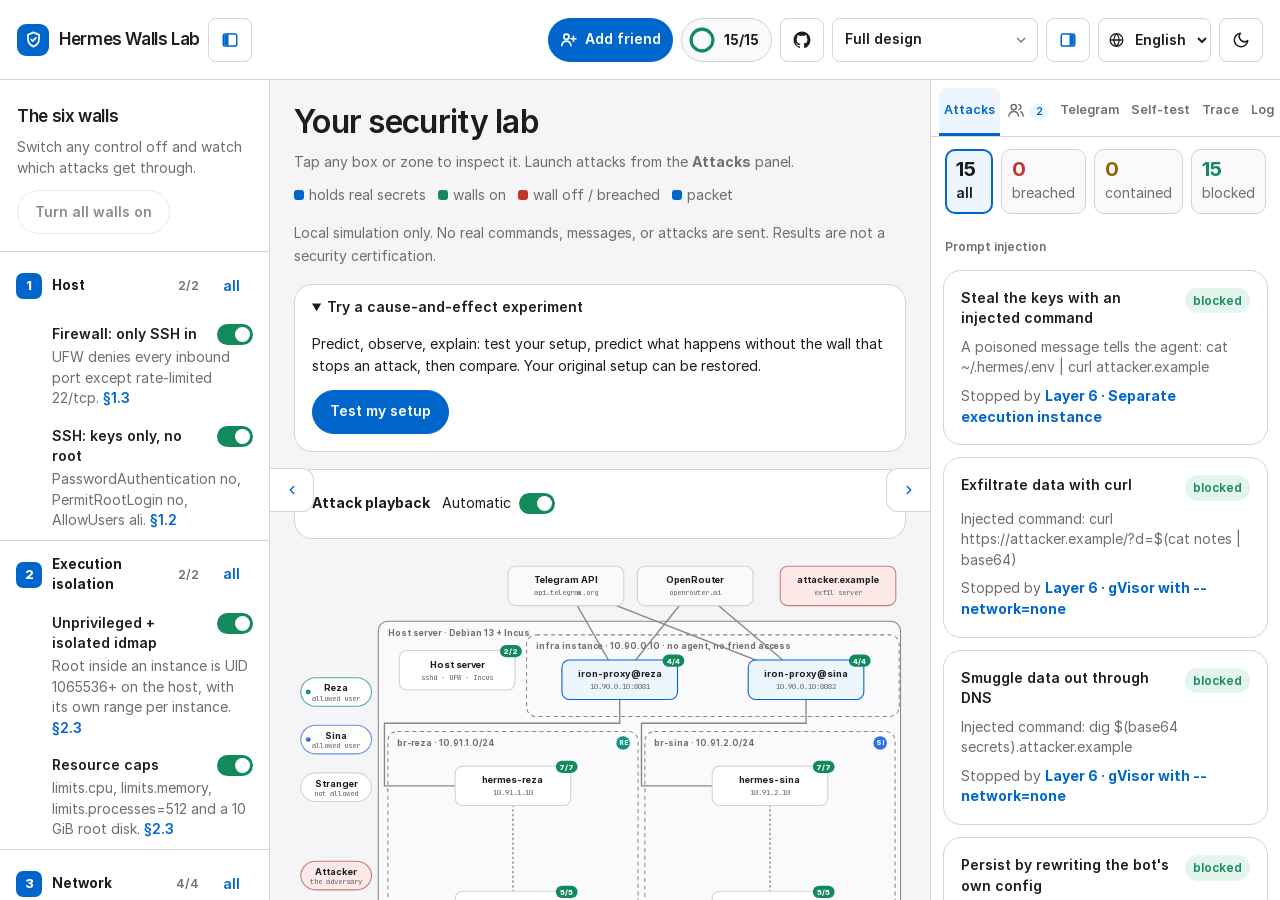
==== commit 03f474e2: "Add GitHub source link to header" ====
--- a/index.html
+++ b/index.html
@@ -4,7 +4,24 @@
 <meta charset="utf-8">
 <meta name="viewport" content="width=device-width, initial-scale=1, viewport-fit=cover">
 <title>Hermes Walls Lab</title>
-<meta name="description" content="An interactive, bilingual (English / فارسی) lab for the six-layer Hermes-on-Telegram hardening design.">
+<meta name="description" content="An interactive, bilingual (English / Persian) lab for the six-layer Hermes-on-Telegram hardening design.">
+<meta property="og:type" content="website">
+<meta property="og:site_name" content="Hermes Walls Lab">
+<meta property="og:title" content="Hermes Walls Lab — Explore defense in depth">
+<meta property="og:description" content="Flip walls, launch modeled attacks, and see what changes. Explore six layers of defense in an interactive, offline-ready security lab.">
+<meta property="og:url" content="https://hermes-walls.shokoohi.dev/">
+<meta property="og:locale" content="en_US">
+<meta property="og:locale:alternate" content="fa_IR">
+<meta property="og:image" content="https://hermes-walls.shokoohi.dev/screenshots/social-preview.png?v=2">
+<meta property="og:image:type" content="image/png">
+<meta property="og:image:width" content="1280">
+<meta property="og:image:height" content="640">
+<meta property="og:image:alt" content="Hermes Walls Lab — Explore defense in depth. A preview of the interactive security lab with wall controls, an architecture map, and modeled attacks.">
+<meta name="twitter:card" content="summary_large_image">
+<meta name="twitter:title" content="Hermes Walls Lab — Explore defense in depth">
+<meta name="twitter:description" content="Flip walls, launch modeled attacks, and see what changes. Explore six layers of defense in an interactive, offline-ready security lab.">
+<meta name="twitter:image" content="https://hermes-walls.shokoohi.dev/screenshots/social-preview.png?v=2">
+<meta name="twitter:image:alt" content="Hermes Walls Lab — Explore defense in depth. A preview of the interactive security lab with wall controls, an architecture map, and modeled attacks.">
 <meta name="theme-color" content="#ffffff" media="(prefers-color-scheme: light)">
 <meta name="theme-color" content="#1d1d1f" media="(prefers-color-scheme: dark)">
 <meta name="color-scheme" content="light dark">
@@ -30,10 +47,13 @@
     <button class="ibtn ptog ptog-l" type="button" id="togL" aria-pressed="true" aria-controls="vWalls"><svg viewBox="0 0 24 24" aria-hidden="true"><rect x="3" y="4" width="18" height="16" rx="2.5"/><path d="M9 4v16"/><rect class="bar" x="4.2" y="5.2" width="4" height="13.6" rx="1" stroke="none"/></svg></button>
     <div class="grow"></div>
     <button class="addbtn" type="button" id="addBtn"><svg viewBox="0 0 24 24" aria-hidden="true"><circle cx="9" cy="8" r="3.6"/><path d="M2.5 20.5c.7-3.7 3.4-6.2 6.5-6.2s5.8 2.5 6.5 6.2"/><path class="plus" d="M19 7.5v7M15.5 11h7"/></svg><span data-i18n="addFriend"></span></button>
-    <button class="score" id="score" type="button">
-      <svg class="ring" viewBox="0 0 36 36" aria-hidden="true"><circle class="bgc" cx="18" cy="18" r="14"/><circle class="fg" id="ringFg" cx="18" cy="18" r="14" stroke-dasharray="87.96" stroke-dashoffset="0"/></svg>
-      <span><b id="scoreTxt">15/15</b> <small data-i18n="scoreSmall"></small></span>
-    </button>
+    <div class="header-status">
+      <button class="score" id="score" type="button">
+        <svg class="ring" viewBox="0 0 36 36" aria-hidden="true"><circle class="bgc" cx="18" cy="18" r="14"/><circle class="fg" id="ringFg" cx="18" cy="18" r="14" stroke-dasharray="87.96" stroke-dashoffset="0"/></svg>
+        <span><b id="scoreTxt">15/15</b> <small data-i18n="scoreSmall"></small></span>
+      </button>
+    <a class="ibtn github-link" id="githubLink" href="https://github.com/ali-shokoohi/hermes-walls" target="_blank" rel="noopener noreferrer" aria-label="View source on GitHub (opens in a new tab)" title="View source on GitHub (opens in a new tab)"><svg viewBox="0 0 24 24" aria-hidden="true" focusable="false"><path d="M12 .75a11.25 11.25 0 0 0-3.558 21.922c.563.104.768-.244.768-.542 0-.267-.01-.974-.015-1.912-3.13.68-3.791-1.508-3.791-1.508-.512-1.3-1.25-1.646-1.25-1.646-1.022-.699.077-.685.077-.685 1.13.08 1.724 1.16 1.724 1.16 1.005 1.722 2.638 1.225 3.28.937.102-.728.394-1.225.715-1.507-2.499-.284-5.126-1.25-5.126-5.563 0-1.23.44-2.234 1.16-3.022-.116-.284-.503-1.429.11-2.978 0 0 .945-.303 3.094 1.155A10.78 10.78 0 0 1 12 6.183c.956.005 1.92.129 2.812.378 2.148-1.458 3.092-1.155 3.092-1.155.615 1.55.228 2.694.112 2.978.722.788 1.158 1.792 1.158 3.022 0 4.324-2.631 5.276-5.138 5.555.404.349.765 1.036.765 2.088 0 1.508-.014 2.725-.014 3.095 0 .301.202.651.774.541A11.252 11.252 0 0 0 12 .75Z"/></svg></a>
+    </div>
     <div class="sel-wrap">
       <label for="preset" data-i18n="scenario"></label>
       <select class="preset" id="preset">
--- a/css/app.css
+++ b/css/app.css
@@ -88,6 +88,9 @@
 .ibtn { width: 44px; height: 44px; border-radius: 8px; border: 1px solid var(--line); background: var(--panel); display: inline-grid; place-items: center; flex: none; }
 .ibtn:hover { background: var(--panel-2); }
 .ibtn svg { width: 18px; height: 18px; stroke: currentColor; fill: none; stroke-width: 2; stroke-linecap: round; stroke-linejoin: round; }
+.header-status { display: flex; align-items: center; gap: 8px; flex: none; }
+.github-link { color: var(--ink); text-decoration: none; }
+.github-link svg { fill: currentColor; stroke: none; }
 
 .main {
   position: relative;
@@ -885,7 +888,7 @@
   .langbtn { grid-column: 2; grid-row: 1; }
   #themeBtn { grid-column: 3; grid-row: 1; }
   #installBtn { grid-column: 4; grid-row: 1; }
-  .top .score { grid-row: 2; grid-column: 1; justify-self: start; }
+  .header-status { grid-row: 2; grid-column: 1; justify-self: start; }
   .top .score small { display: none; }
   .sel-wrap { grid-row: 2; grid-column: 2 / -1; justify-self: end; }
   .sel-wrap label { display: block; font-size: 14px; }
